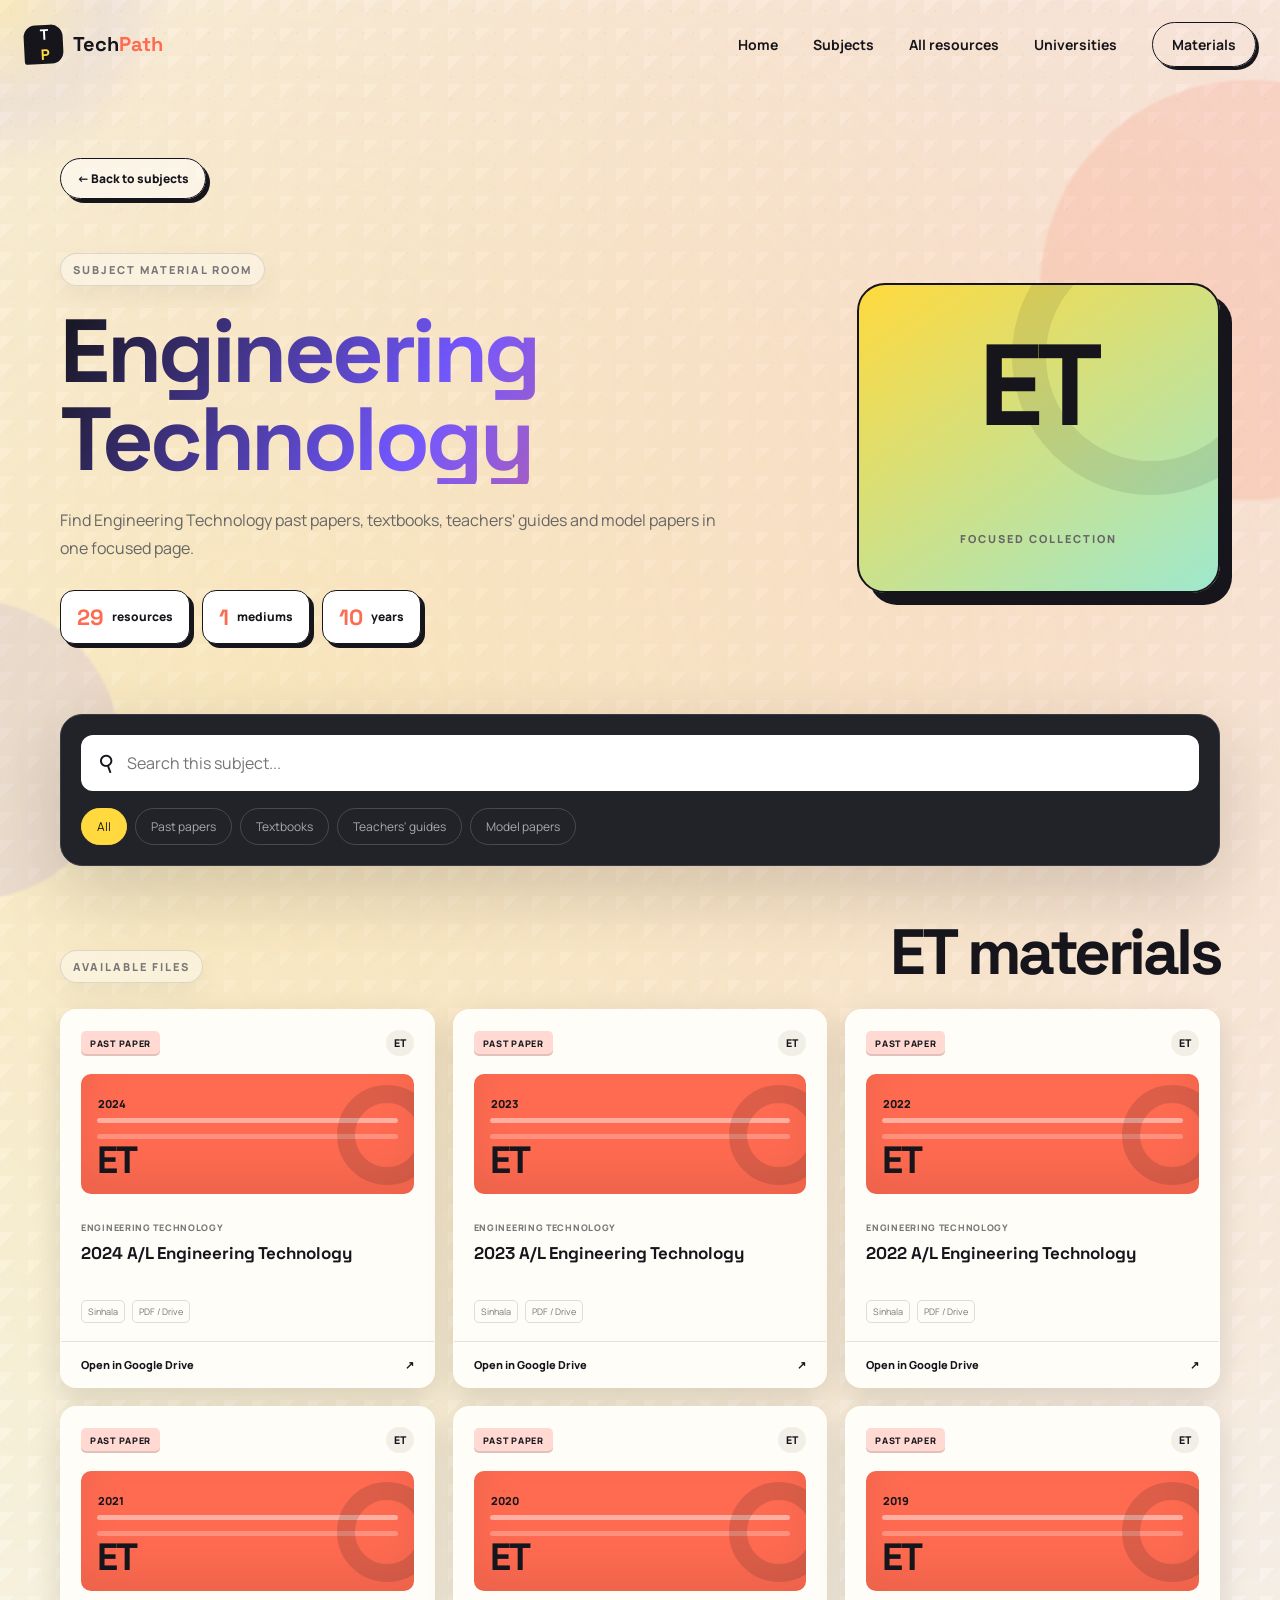
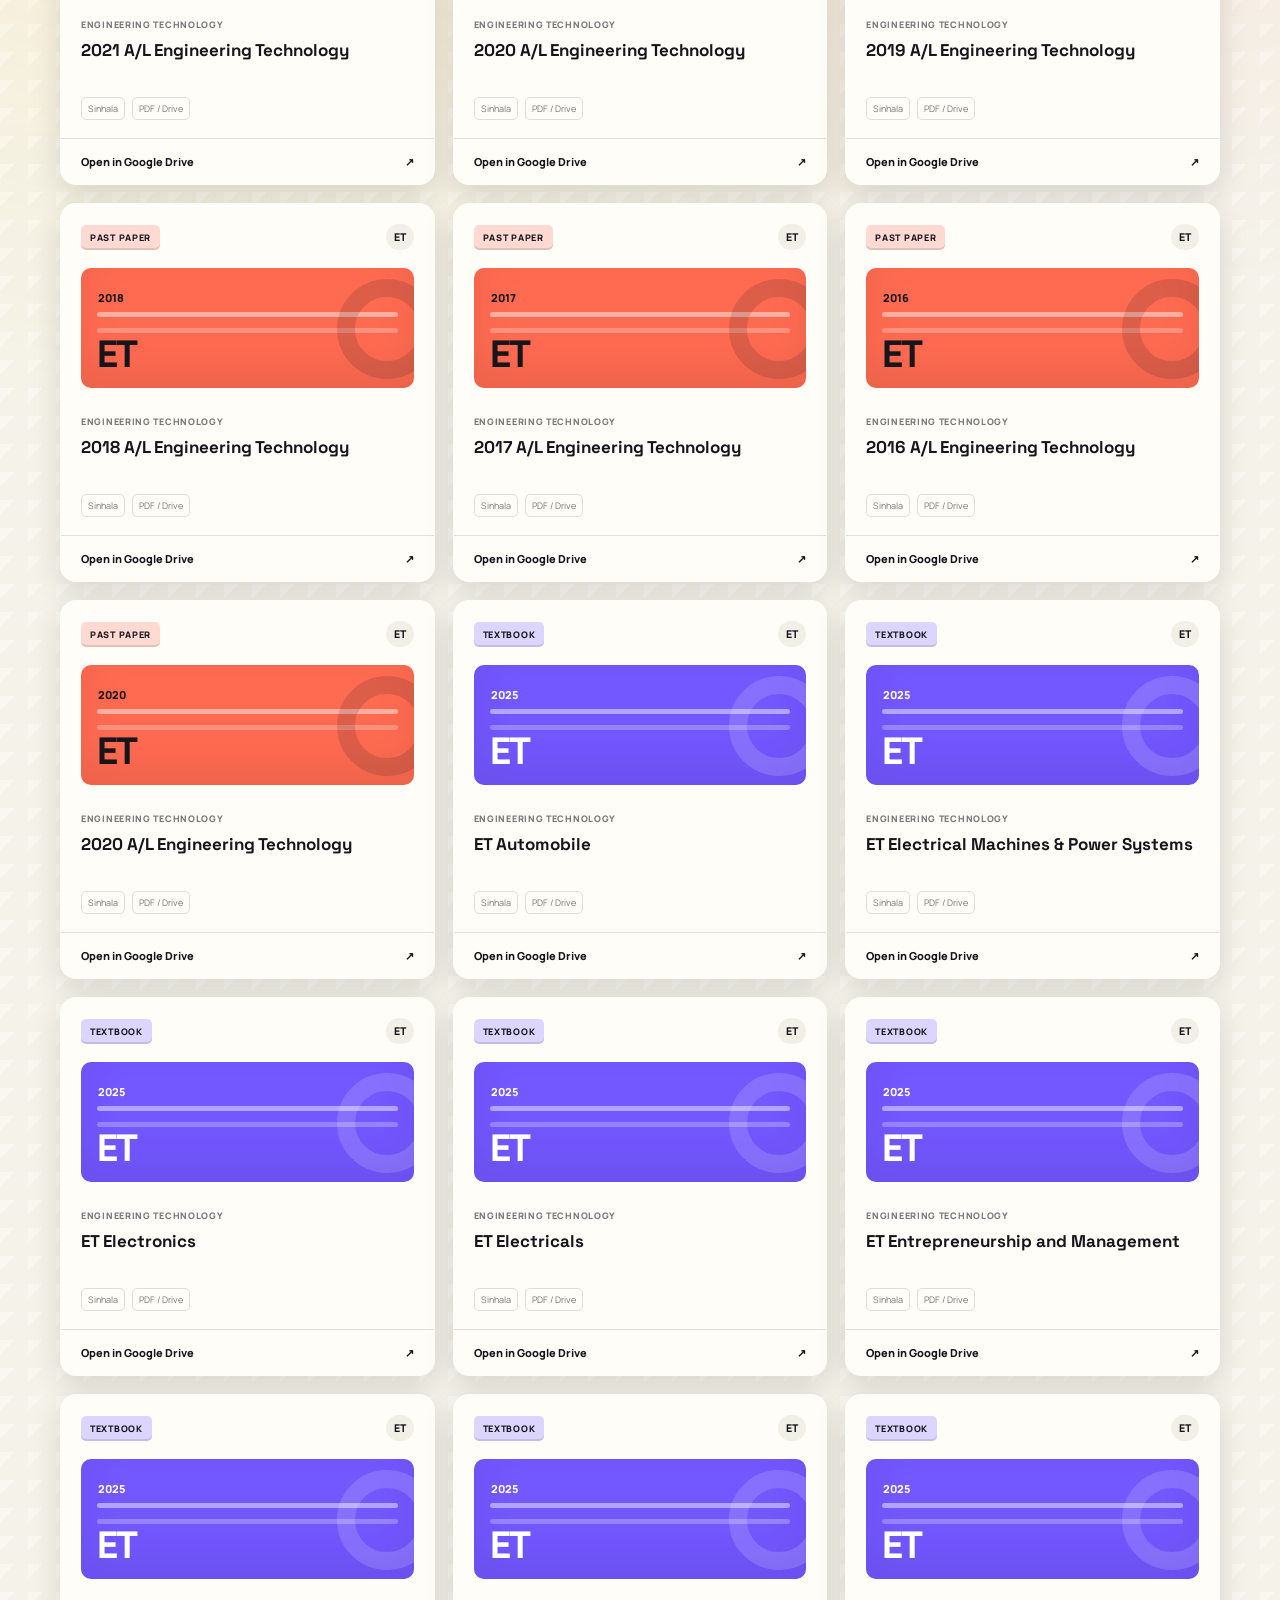
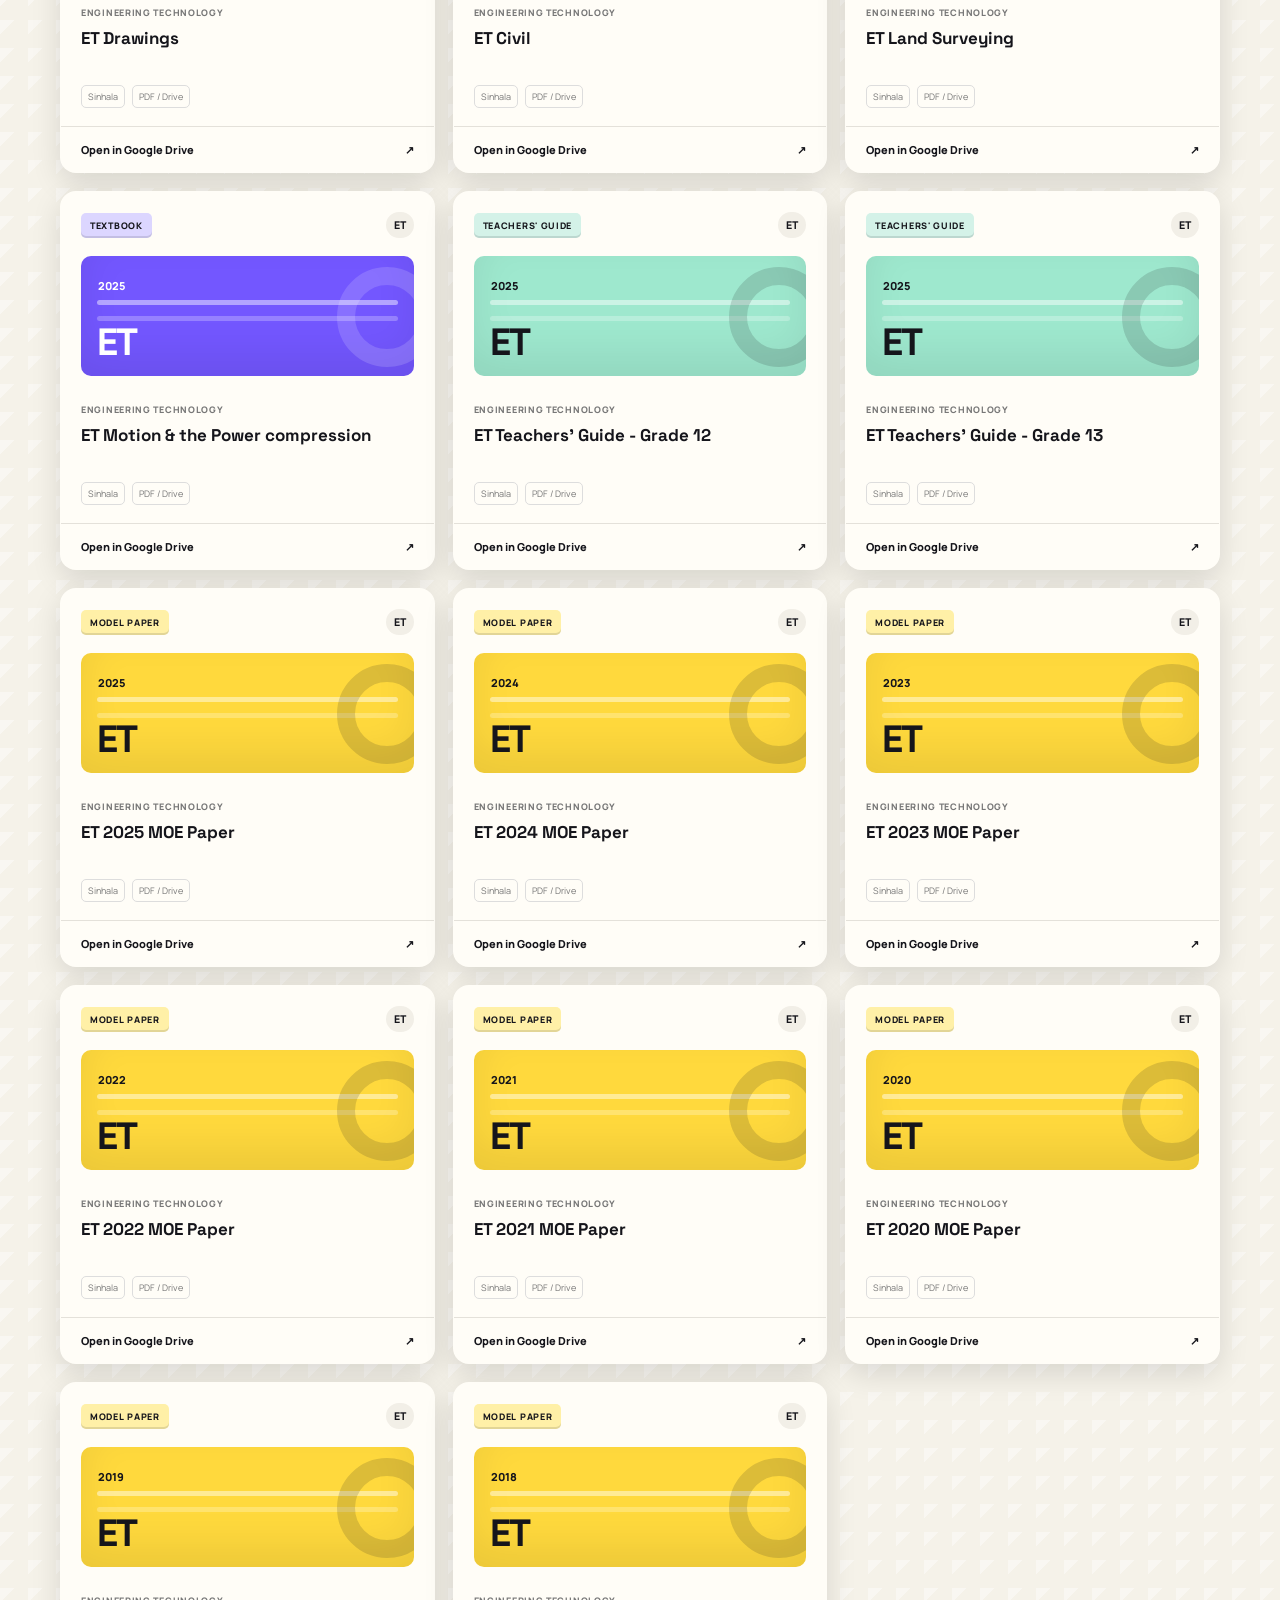
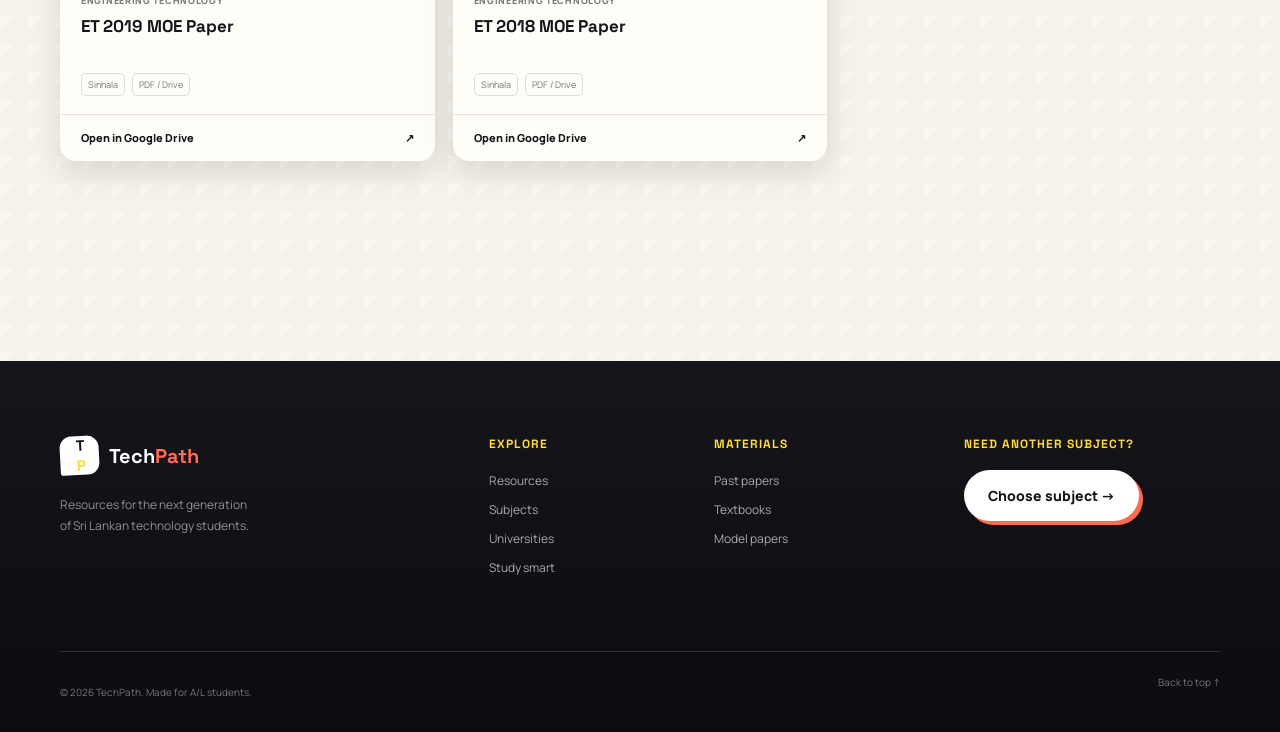
==== subject.html @ bfde5e1c "Add files via upload" ====
<!DOCTYPE html>
<html lang="en">
<head>
  <meta charset="UTF-8">
  <meta name="viewport" content="width=device-width, initial-scale=1.0">
  <meta name="description" content="Subject related A/L Technology study materials.">
  <title>Subject Materials | TechPath</title>
  <link rel="preconnect" href="https://fonts.googleapis.com">
  <link rel="preconnect" href="https://fonts.gstatic.com" crossorigin>
  <link href="https://fonts.googleapis.com/css2?family=Manrope:wght@400;500;600;700;800&family=Space+Grotesk:wght@500;600;700&display=swap" rel="stylesheet">
  <link rel="stylesheet" href="styles.css">
</head>
<body class="subject-page">
  <div class="scroll-progress" aria-hidden="true"></div>
  <div class="cursor-glow" aria-hidden="true"></div>
  <div class="page-glow glow-one"></div>
  <div class="page-glow glow-two"></div>

  <header class="site-header" id="top">
    <a class="brand" href="index.html" aria-label="TechPath home">
      <span class="brand-mark">T<span>P</span></span>
      <span>Tech<span>Path</span></span>
    </a>
    <button class="menu-toggle" type="button" aria-label="Open navigation" aria-expanded="false">
      <span></span><span></span><span></span>
    </button>
    <nav class="main-nav" aria-label="Main navigation">
      <a href="index.html">Home</a>
      <a href="index.html#subjects">Subjects</a>
      <a href="index.html#resources">All resources</a>
      <a href="university.html">Universities</a>
      <a class="nav-cta" href="#materials">Materials</a>
    </nav>
  </header>

  <main>
    <section class="subject-hero section-wrap">
      <a class="back-link" href="index.html#subjects">&#8592; Back to subjects</a>
      <div class="subject-hero-grid">
        <div class="reveal">
          <p class="overline">Subject material room</p>
          <h1 id="subjectTitle">Subject Materials</h1>
          <p id="subjectIntro">All related papers, textbooks, teachers' guides and model papers for this subject.</p>
          <div class="subject-stats">
            <span><b id="subjectCount">0</b> resources</span>
            <span><b id="subjectMediums">0</b> mediums</span>
            <span><b id="subjectYears">0</b> years</span>
          </div>
        </div>
        <div class="subject-badge reveal">
          <span id="subjectCodeLarge">TP</span>
          <p>Focused collection</p>
        </div>
      </div>
    </section>

    <section class="subject-materials section-wrap" id="materials">
      <div class="subject-controls reveal">
        <label class="search-box">
          <span aria-hidden="true">&#9906;</span>
          <input id="subjectSearch" type="search" placeholder="Search this subject..." aria-label="Search subject materials">
        </label>
        <div class="filter-row" id="subjectTypeFilters">
          <button class="filter active" data-type="All">All</button>
          <button class="filter" data-type="Past Paper">Past papers</button>
          <button class="filter" data-type="Textbook">Textbooks</button>
          <button class="filter" data-type="Teachers' Guide">Teachers' guides</button>
          <button class="filter" data-type="Model Paper">Model papers</button>
        </div>
      </div>

      <div class="subject-section-title reveal">
        <p class="overline">Available files</p>
        <h2 id="materialsHeading">Materials</h2>
      </div>
      <div class="resource-grid" id="subjectResourceGrid"></div>
      <div class="empty-state" id="subjectEmptyState" hidden>
        <span>&#9906;</span>
        <h3>No material found</h3>
        <p>Try another resource type or search word.</p>
      </div>
    </section>
  </main>

  <footer>
    <div class="footer-top section-wrap">
      <div><a class="brand footer-brand" href="index.html"><span class="brand-mark">T<span>P</span></span><span>Tech<span>Path</span></span></a><p>Resources for the next generation<br>of Sri Lankan technology students.</p></div>
      <div class="footer-links"><h4>Explore</h4><a href="index.html#resources">Resources</a><a href="index.html#subjects">Subjects</a><a href="university.html">Universities</a><a href="index.html#study">Study smart</a></div>
      <div class="footer-links"><h4>Materials</h4><a href="#materials" data-subject-type="Past Paper">Past papers</a><a href="#materials" data-subject-type="Textbook">Textbooks</a><a href="#materials" data-subject-type="Model Paper">Model papers</a></div>
      <div class="footer-cta"><p>Need another subject?</p><a class="button primary" href="index.html#subjects">Choose subject &#8594;</a></div>
    </div>
    <div class="footer-bottom section-wrap">
      <p>&copy; <span id="year"></span> TechPath. Made for A/L students.</p>
      <a href="#top">Back to top &#8593;</a>
    </div>
  </footer>

  <script src="resources.js"></script>
  <script src="subject.js"></script>
</body>
</html>
---- styles.css ----
:root {
  --ink: #15151b;
  --cream: #f5f2e9;
  --paper: #fffdf7;
  --coral: #ff6b51;
  --purple: #7357ff;
  --yellow: #ffd93d;
  --mint: #9ee8ce;
  --line: rgba(21, 21, 27, 0.14);
  --shadow: 0 18px 55px rgba(26, 24, 48, 0.12);
}
.scroll-progress {
  position: fixed;
  z-index: 100;
  left: 0;
  top: 0;
  width: 100%;
  height: 4px;
  background: linear-gradient(
    90deg,
    var(--coral),
    var(--yellow),
    var(--purple)
  );
  transform: scaleX(0);
  transform-origin: left;
  will-change: transform;
}
.cursor-glow {
  position: fixed;
  z-index: 0;
  left: -170px;
  top: -170px;
  width: 340px;
  height: 340px;
  border-radius: 50%;
  background: radial-gradient(
    circle,
    rgba(255, 217, 61, 0.18),
    rgba(115, 87, 255, 0.06) 45%,
    transparent 70%
  );
  pointer-events: none;
  will-change: transform;
}
.site-header,
.hero,
main,
footer {
  position: relative;
  z-index: 1;
}
* {
  box-sizing: border-box;
}
html {
  scroll-behavior: smooth;
}
body {
  margin: 0;
  color: var(--ink);
  background: var(--cream);
  font-family: Manrope, Arial, sans-serif;
  overflow-x: hidden;
}
button,
input,
select {
  font: inherit;
}
a {
  color: inherit;
  text-decoration: none;
}
.section-wrap {
  width: min(1160px, calc(100% - 48px));
  margin-inline: auto;
}
.page-glow {
  position: absolute;
  border-radius: 50%;
  filter: blur(1px);
  pointer-events: none;
}
.glow-one {
  width: 420px;
  height: 420px;
  right: -180px;
  top: 80px;
  background: rgba(255, 107, 81, 0.14);
}
.glow-two {
  width: 300px;
  height: 300px;
  left: -180px;
  top: 600px;
  background: rgba(115, 87, 255, 0.1);
}
.site-header {
  width: min(1240px, calc(100% - 48px));
  height: 88px;
  margin: auto;
  display: flex;
  align-items: center;
  justify-content: space-between;
  position: relative;
  z-index: 20;
}
.brand {
  display: flex;
  align-items: center;
  gap: 10px;
  font-family: "Space Grotesk";
  font-size: 20px;
  font-weight: 700;
}
.brand > span:last-child > span {
  color: var(--coral);
}
.brand-mark {
  width: 39px;
  height: 39px;
  border-radius: 12px 12px 12px 3px;
  background: var(--ink);
  color: white;
  display: grid;
  place-items: center;
  font-size: 15px;
  letter-spacing: -2px;
  transform: rotate(-3deg);
}
.brand-mark span {
  color: var(--yellow);
}
.main-nav {
  display: flex;
  align-items: center;
  gap: 35px;
  font-size: 14px;
  font-weight: 700;
}
.main-nav > a:not(.nav-cta) {
  position: relative;
}
.main-nav > a:not(.nav-cta):after {
  content: "";
  position: absolute;
  left: 0;
  bottom: -7px;
  width: 0;
  height: 2px;
  background: var(--coral);
  transition: 0.25s;
}
.main-nav > a:hover:after {
  width: 100%;
}
.nav-cta {
  padding: 12px 19px;
  border: 1.5px solid var(--ink);
  border-radius: 100px;
  box-shadow: 3px 3px 0 var(--ink);
  transition: 0.2s;
}
.nav-cta:hover {
  transform: translate(2px, 2px);
  box-shadow: 1px 1px 0 var(--ink);
}
.menu-toggle {
  display: none;
  border: 0;
  background: none;
  padding: 8px;
}
.menu-toggle span {
  display: block;
  width: 25px;
  height: 2px;
  background: var(--ink);
  margin: 5px;
}
.hero {
  min-height: 650px;
  display: grid;
  grid-template-columns: 1.02fr 0.98fr;
  align-items: center;
  padding-block: 55px 90px;
  position: relative;
}
.eyebrow,
.overline {
  text-transform: uppercase;
  letter-spacing: 2px;
  font-size: 11px;
  font-weight: 800;
}
.eyebrow {
  display: flex;
  align-items: center;
  gap: 10px;
}
.eyebrow span {
  width: 28px;
  height: 8px;
  background: var(--coral);
  border-radius: 20px;
  transform: rotate(-4deg);
}
h1,
h2 {
  font-family: "Space Grotesk";
  letter-spacing: -3.5px;
  line-height: 0.98;
  margin: 22px 0;
}
h1 {
  font-size: clamp(56px, 6.5vw, 88px);
}
h1 em,
h2 em {
  font-style: normal;
  color: var(--coral);
  position: relative;
}
h1 em:after {
  content: "";
  position: absolute;
  height: 7px;
  background: var(--yellow);
  bottom: 1px;
  left: 3px;
  right: 0;
  z-index: -1;
  transform: rotate(-2deg);
  border-radius: 50%;
}
.hero-copy > p {
  font-size: 17px;
  line-height: 1.75;
  max-width: 550px;
  color: #5e5d64;
}
.hero-actions {
  display: flex;
  gap: 13px;
  margin-top: 30px;
}
.button {
  display: inline-flex;
  align-items: center;
  justify-content: center;
  gap: 14px;
  border-radius: 100px;
  padding: 16px 24px;
  font-size: 14px;
  font-weight: 800;
  transition: 0.2s;
}
.button.primary {
  background: var(--ink);
  color: white;
  box-shadow: 5px 5px 0 var(--coral);
}
.button.primary:hover {
  transform: translate(3px, 3px);
  box-shadow: 2px 2px 0 var(--coral);
}
.button.secondary {
  border: 1.5px solid var(--ink);
}
.button.secondary:hover {
  background: white;
}
.hero-proof {
  display: flex;
  align-items: center;
  gap: 14px;
  margin-top: 42px;
}
.student-faces {
  display: flex;
}
.student-faces span {
  width: 40px;
  height: 40px;
  margin-left: -8px;
  border: 3px solid var(--cream);
  border-radius: 50%;
  display: grid;
  place-items: center;
  font-size: 8px;
  font-weight: 800;
}
.student-faces span:first-child {
  margin-left: 0;
  background: var(--coral);
}
.student-faces span:nth-child(2) {
  background: var(--purple);
  color: white;
}
.student-faces span:nth-child(3) {
  background: var(--yellow);
}
.hero-proof p {
  font-size: 12px;
  line-height: 1.45;
  color: #666;
  margin: 0;
}
.hero-proof strong {
  color: var(--ink);
}
.hero-visual {
  height: 530px;
  position: relative;
  display: grid;
  place-items: center;
}
.hero-visual:before {
  content: "";
  position: absolute;
  width: 410px;
  height: 410px;
  background: var(--yellow);
  border-radius: 50%;
  transform: translate(30px, 5px);
}
.main-card {
  position: relative;
  width: 330px;
  height: 430px;
  border: 2px solid var(--ink);
  border-radius: 22px;
  background: var(--paper);
  padding: 27px;
  transform: rotate(5deg);
  box-shadow: 12px 14px 0 var(--ink);
  z-index: 2;
  overflow: hidden;
}
.main-card:after {
  content: "";
  position: absolute;
  width: 160px;
  height: 160px;
  border: 27px solid var(--purple);
  border-radius: 50%;
  right: -75px;
  bottom: -60px;
}
.mini-nav {
  display: flex;
  align-items: center;
  gap: 12px;
}
.mini-nav span:not(.mini-logo) {
  height: 3px;
  width: 34px;
  background: #ddd;
}
.mini-logo {
  width: 32px;
  height: 32px;
  background: var(--ink);
  color: white;
  display: grid;
  place-items: center;
  border-radius: 9px;
  font-size: 9px;
  font-weight: 800;
}
.mini-label {
  font-size: 8px;
  letter-spacing: 2px;
  font-weight: 800;
  margin-top: 60px;
}
.main-card h3 {
  font: 700 48px/1 "Space Grotesk";
  letter-spacing: -3px;
  margin: 10px 0 25px;
}
.main-card h3 span {
  color: var(--purple);
}
.mini-search {
  border: 1.5px solid var(--ink);
  border-radius: 50px;
  padding: 12px 14px;
  font-size: 9px;
  display: flex;
  justify-content: space-between;
}
.mini-search b {
  width: 20px;
  height: 20px;
  background: var(--coral);
  display: grid;
  place-items: center;
  border-radius: 50%;
  margin: -5px;
}
.mini-grid {
  display: grid;
  grid-template-columns: repeat(3, 1fr);
  gap: 7px;
  margin-top: 20px;
}
.mini-grid i {
  height: 58px;
  border-radius: 8px;
  background: var(--coral);
}
.mini-grid i:nth-child(2) {
  background: var(--purple);
}
.mini-grid i:nth-child(3) {
  background: var(--yellow);
}
.floating-chip {
  position: absolute;
  z-index: 4;
  background: white;
  border: 1.5px solid var(--ink);
  padding: 13px 18px;
  box-shadow: 5px 5px 0 var(--ink);
  display: flex;
  flex-direction: column;
  transform: rotate(-5deg);
}
.floating-chip b {
  font: 700 16px "Space Grotesk";
}
.floating-chip span {
  font-size: 9px;
  text-transform: uppercase;
  letter-spacing: 1px;
  margin-top: 3px;
}
.chip-one {
  left: 12px;
  top: 105px;
}
.chip-two {
  right: -8px;
  bottom: 85px;
  transform: rotate(7deg);
  background: var(--mint);
}
.floating-icon {
  position: absolute;
  z-index: 4;
  right: 34px;
  top: 65px;
  width: 57px;
  height: 57px;
  background: var(--coral);
  border: 2px solid var(--ink);
  border-radius: 50%;
  display: grid;
  place-items: center;
  font-size: 25px;
  transform: rotate(10deg);
  box-shadow: 4px 4px 0 var(--ink);
}
.orbit {
  position: absolute;
  border: 2px dashed rgba(21, 21, 27, 0.25);
  border-radius: 50%;
}
.orbit-one {
  width: 520px;
  height: 250px;
  transform: rotate(-20deg);
}
.orbit-two {
  width: 300px;
  height: 515px;
  transform: rotate(55deg);
}
.ticker {
  background: var(--ink);
  color: white;
  overflow: hidden;
  transform: rotate(-1deg);
  width: 102%;
  margin-left: -1%;
  padding: 15px 0;
}
.ticker-track {
  width: max-content;
  display: flex;
  gap: 28px;
  align-items: center;
  animation: ticker 28s linear infinite;
  font: 700 14px "Space Grotesk";
  letter-spacing: 2px;
}
.ticker b {
  color: var(--yellow);
  font-size: 21px;
}
@keyframes ticker {
  to {
    transform: translateX(-50%);
  }
}
.subjects {
  padding-block: 130px;
}
.section-heading {
  display: grid;
  grid-template-columns: 0.65fr 1.35fr 0.7fr;
  gap: 35px;
  align-items: end;
  margin-bottom: 55px;
}
.section-number {
  display: inline-grid;
  place-items: center;
  width: 42px;
  height: 42px;
  background: var(--yellow);
  border: 1.5px solid var(--ink);
  border-radius: 50%;
  font: 700 12px "Space Grotesk";
  box-shadow: 3px 3px 0 var(--ink);
}
.overline {
  margin: 20px 0 0;
  color: #777;
}
.section-heading h2,
.resource-heading h2,
.study h2 {
  font-size: clamp(43px, 5vw, 67px);
  margin: 0;
}
.section-heading > p {
  font-size: 13px;
  line-height: 1.7;
  color: #666;
  margin: 0;
}
.subject-grid {
  display: grid;
  grid-template-columns: repeat(3, 1fr);
  gap: 20px;
}
.subject-card {
  border: 1.5px solid var(--ink);
  min-height: 310px;
  padding: 28px;
  text-align: left;
  color: var(--ink);
  position: relative;
  overflow: hidden;
  cursor: pointer;
  box-shadow: 7px 7px 0 var(--ink);
  transition: 0.25s;
}
.subject-card:hover {
  transform: translateY(-8px) rotate(-1deg);
  box-shadow: 10px 15px 0 var(--ink);
}
.subject-card.coral {
  background: var(--coral);
}
.subject-card.violet {
  background: var(--purple);
  color: white;
}
.subject-card.yellow {
  background: var(--yellow);
}
.subject-icon {
  display: grid;
  place-items: center;
  width: 64px;
  height: 64px;
  border: 1.5px solid currentColor;
  border-radius: 50%;
  font: 700 21px "Space Grotesk";
}
.subject-card small {
  position: absolute;
  top: 35px;
  right: 30px;
  font-weight: 800;
  letter-spacing: 2px;
}
.subject-card h3 {
  font: 700 30px/1.05 "Space Grotesk";
  letter-spacing: -1.5px;
  position: absolute;
  bottom: 28px;
  margin: 0;
}
.card-arrow {
  position: absolute;
  right: 24px;
  bottom: 24px;
  font-size: 25px;
}
.subject-card.mint {
  background: var(--mint);
}
.subject-card.sky {
  background: #75c9f1;
}
.subject-card.pink {
  background: #ff5c8a;
  color: white;
}
.subject-card:before {
  content: "";
  position: absolute;
  width: 155px;
  height: 155px;
  right: -75px;
  top: -75px;
  border: 24px solid currentColor;
  border-radius: 50%;
  opacity: 0.1;
  transition: transform 0.55s cubic-bezier(0.2, 0.8, 0.2, 1);
}
.subject-card:after {
  content: "";
  position: absolute;
  inset: 0;
  background: linear-gradient(
    115deg,
    transparent 25%,
    rgba(255, 255, 255, 0.3) 48%,
    transparent 70%
  );
  transform: translateX(-130%);
  transition: transform 0.7s;
}
.subject-card:hover:before {
  transform: scale(1.25) rotate(25deg);
}
.subject-card:hover:after {
  transform: translateX(130%);
}
.subject-icon,
.card-arrow {
  position: relative;
  z-index: 1;
  transition: transform 0.35s;
}
.subject-card:hover .subject-icon {
  transform: rotate(10deg) scale(1.08);
}
.subject-card:hover .card-arrow {
  transform: translate(4px, -4px);
}
.resource-section {
  background: var(--ink);
  color: white;
  padding: 115px 0 130px;
}
.resource-heading {
  display: grid;
  grid-template-columns: 0.65fr 2.05fr;
  margin-bottom: 50px;
}
.section-number.light {
  background: white;
  color: var(--ink);
  box-shadow: 3px 3px 0 var(--coral);
}
.resource-toolbar {
  background: #222229;
  border: 1px solid #393940;
  padding: 20px;
  border-radius: 18px;
}
.search-box {
  display: flex;
  align-items: center;
  gap: 12px;
  background: white;
  color: var(--ink);
  border-radius: 12px;
  padding: 0 18px;
  margin-bottom: 17px;
}
.search-box span {
  font-size: 22px;
  transform: rotate(-20deg);
}
.search-box input {
  width: 100%;
  border: 0;
  outline: 0;
  padding: 17px 0;
  background: transparent;
}
.filter-row {
  display: flex;
  gap: 8px;
  flex-wrap: wrap;
}
.filter {
  background: transparent;
  color: #aaa;
  border: 1px solid #494950;
  border-radius: 100px;
  padding: 9px 15px;
  font-size: 12px;
  cursor: pointer;
}
.filter.active,
.filter:hover {
  background: var(--yellow);
  border-color: var(--yellow);
  color: var(--ink);
}
.select-row {
  display: flex;
  gap: 8px;
  margin-top: 12px;
}
.select-row select {
  background: #2e2e36;
  color: white;
  border: 1px solid #494950;
  padding: 10px 32px 10px 12px;
  border-radius: 8px;
  font-size: 12px;
  outline: none;
}
.results-meta {
  display: flex;
  justify-content: space-between;
  align-items: center;
  margin: 28px 0 17px;
  font-size: 12px;
  color: #aaa;
}
.results-meta p {
  margin: 0;
}
.results-meta span {
  color: white;
  font-weight: 800;
}
.results-meta button {
  color: var(--yellow);
  border: 0;
  background: none;
  cursor: pointer;
  font-size: 12px;
}
.resource-grid {
  display: grid;
  grid-template-columns: repeat(3, 1fr);
  gap: 18px;
}
.resource-card {
  background: var(--paper);
  color: var(--ink);
  border-radius: 16px;
  overflow: hidden;
  padding: 20px;
  animation: cardIn 0.4s both;
  animation-delay: var(--delay);
  display: flex;
  flex-direction: column;
}
@keyframes cardIn {
  from {
    opacity: 0;
    transform: translateY(15px);
  }
}
.resource-card-top {
  display: flex;
  justify-content: space-between;
  align-items: center;
}
.resource-type {
  padding: 6px 9px;
  border-radius: 5px;
  font-size: 9px;
  font-weight: 800;
  text-transform: uppercase;
  letter-spacing: 0.7px;
}
.resource-type.paper {
  background: #ffd9d2;
}
.resource-type.book {
  background: #dcd6ff;
}
.resource-type.guide {
  background: #d4f2e8;
}
.resource-type.model {
  background: #fff0a7;
}
.resource-type.degree {
  background: #f8cbf5;
}
.subject-code {
  font: 700 11px "Space Grotesk";
  color: #777;
}
.file-art {
  height: 120px;
  margin: 18px 0;
  border-radius: 10px;
  position: relative;
  overflow: hidden;
  padding: 17px;
}
.file-art.paper {
  background: var(--coral);
}
.file-art.book {
  background: var(--purple);
  color: white;
}
.file-art.guide {
  background: var(--mint);
}
.file-art.model {
  background: var(--yellow);
}
.file-art.degree {
  background: #d05ce3;
  color: white;
}
.file-art span {
  font-size: 11px;
  font-weight: 800;
}
.file-art b {
  position: absolute;
  bottom: 10px;
  left: 16px;
  font: 700 38px "Space Grotesk";
  letter-spacing: -2px;
}
.file-art i {
  position: absolute;
  width: 100px;
  height: 100px;
  border: 18px solid currentColor;
  opacity: 0.15;
  border-radius: 50%;
  right: -23px;
  top: 11px;
}
.resource-body > p {
  font-size: 9px;
  text-transform: uppercase;
  letter-spacing: 0.7px;
  color: #777;
  font-weight: 800;
}
.resource-body h3 {
  font: 700 17px/1.25 "Space Grotesk";
  min-height: 43px;
  margin: 7px 0 14px;
}
.resource-meta {
  display: flex;
  gap: 7px;
}
.resource-meta span {
  font-size: 9px;
  border: 1px solid #ddd;
  border-radius: 5px;
  padding: 4px 6px;
  color: #777;
}
.drive-link {
  border-top: 1px solid #e4e1da;
  margin: 18px -20px -20px;
  padding: 15px 20px;
  display: flex;
  justify-content: space-between;
  font-size: 11px;
  font-weight: 800;
  transition: 0.2s;
}
.drive-link:hover {
  background: var(--yellow);
}
.empty-state {
  text-align: center;
  padding: 70px 20px;
}
.empty-state span {
  font-size: 40px;
}
.empty-state h3 {
  font: 700 24px "Space Grotesk";
}
.empty-state p {
  color: #999;
}
.study {
  padding-block: 130px;
}
.study-panel {
  background: white;
  border: 1.5px solid var(--ink);
  box-shadow: 10px 10px 0 var(--ink);
  display: grid;
  grid-template-columns: 1fr 1fr;
  padding: 60px;
  gap: 80px;
}
.study-copy .overline {
  margin-bottom: 20px;
}
.study-copy > p:last-child {
  color: #6c6b71;
  line-height: 1.7;
  font-size: 14px;
}
.steps article {
  display: grid;
  grid-template-columns: 55px 1fr;
  gap: 20px;
  padding: 22px 0;
  border-bottom: 1px solid var(--line);
}
.steps article:last-child {
  border: 0;
}
.steps article > span {
  width: 50px;
  height: 50px;
  border-radius: 50%;
  background: var(--cream);
  display: grid;
  place-items: center;
  font: 700 11px "Space Grotesk";
}
.steps article:nth-child(2) > span {
  background: var(--purple);
  color: white;
}
.steps article:nth-child(3) > span {
  background: var(--coral);
}
.steps h3 {
  font: 700 20px "Space Grotesk";
  margin: 0 0 7px;
}
.steps p {
  font-size: 12px;
  line-height: 1.6;
  color: #777;
  margin: 0;
}
.quote-band {
  background: var(--yellow);
  padding: 42px 20px;
  text-align: center;
  border-block: 1.5px solid var(--ink);
}
.quote-band p {
  font: 700 clamp(30px, 5vw, 64px) "Space Grotesk";
  letter-spacing: -3px;
  margin: 0;
}
.quote-band em {
  color: var(--purple);
  font-style: normal;
}
footer {
  background: var(--ink);
  color: white;
}
.footer-top {
  display: grid;
  grid-template-columns: 1.5fr 0.7fr 0.8fr 1fr;
  gap: 45px;
  padding-block: 75px;
}
.footer-brand {
  margin-bottom: 20px;
}
.footer-brand .brand-mark {
  background: white;
  color: var(--ink);
}
.footer-top > div:first-child p {
  font-size: 12px;
  color: #8f8f98;
  line-height: 1.7;
}
.footer-links {
  display: flex;
  flex-direction: column;
  gap: 12px;
}
.footer-links h4,
.footer-cta p {
  font: 700 12px "Space Grotesk";
  text-transform: uppercase;
  letter-spacing: 1px;
  color: var(--yellow);
  margin: 0 0 8px;
}
.footer-links a {
  font-size: 12px;
  color: #aaa;
}
.footer-links a:hover {
  color: white;
}
.footer-cta .button {
  margin-top: 10px;
  background: white;
  color: var(--ink);
  box-shadow: 4px 4px 0 var(--coral);
}
.footer-bottom {
  border-top: 1px solid #303038;
  padding-block: 23px;
  display: flex;
  justify-content: space-between;
  color: #777;
  font-size: 10px;
}
.reveal {
  opacity: 0;
  transform: translateY(22px);
  transition: opacity 0.7s, transform 0.7s;
}
.reveal.visible {
  opacity: 1;
  transform: none;
}
.subject-card:nth-child(2) {
  transition-delay: 0.1s;
}
.subject-card:nth-child(3) {
  transition-delay: 0.2s;
}
.subject-card:nth-child(4) {
  transition-delay: 0.1s;
}
.subject-card:nth-child(5) {
  transition-delay: 0.2s;
}

/* Motion and interactive polish */
body.scrolled .site-header {
  background: rgba(245, 242, 233, 0.82);
  backdrop-filter: blur(15px);
  -webkit-backdrop-filter: blur(15px);
  border-bottom: 1px solid rgba(21, 21, 27, 0.08);
}
.site-header {
  position: sticky;
  top: 0;
  transition: background 0.3s, border-color 0.3s;
}
.brand-mark {
  animation: brandBob 4s ease-in-out infinite;
}
.hero-visual:before {
  animation: blobPulse 6s ease-in-out infinite;
}
.main-card {
  animation: cardFloat 5s ease-in-out infinite;
}
.chip-one {
  animation: chipFloatOne 4.2s ease-in-out infinite;
}
.chip-two {
  animation: chipFloatTwo 4.8s ease-in-out infinite;
}
.floating-icon {
  animation: iconBounce 3.6s ease-in-out infinite;
}
.orbit-one {
  animation: orbitSpin 22s linear infinite;
}
.orbit-two {
  animation: orbitSpinReverse 28s linear infinite;
}
.mini-grid i {
  animation: miniPulse 2.4s ease-in-out infinite;
}
.mini-grid i:nth-child(2) {
  animation-delay: 0.25s;
}
.mini-grid i:nth-child(3) {
  animation-delay: 0.5s;
}
.resource-toolbar {
  position: relative;
  overflow: hidden;
  box-shadow: 0 24px 70px rgba(0, 0, 0, 0.25);
}
.resource-toolbar:before {
  content: "";
  position: absolute;
  inset: -2px;
  background: linear-gradient(
    100deg,
    transparent 25%,
    rgba(115, 87, 255, 0.16),
    rgba(255, 217, 61, 0.12),
    transparent 75%
  );
  transform: translateX(-100%);
  animation: toolbarShine 8s ease-in-out infinite;
  pointer-events: none;
}
.resource-toolbar > * {
  position: relative;
}
.resource-card {
  border: 1px solid transparent;
  box-shadow: 0 10px 30px rgba(0, 0, 0, 0.12);
  transition: transform 0.35s cubic-bezier(0.2, 0.8, 0.2, 1), box-shadow 0.35s,
    border-color 0.35s;
}
.resource-card:hover {
  transform: translateY(-9px);
  box-shadow: 0 22px 45px rgba(0, 0, 0, 0.28);
  border-color: var(--yellow);
}
.resource-card:hover .file-art i {
  transform: scale(1.35) rotate(25deg);
}
.resource-card:hover .file-art b {
  transform: translateX(5px);
}
.file-art i,
.file-art b {
  transition: transform 0.4s cubic-bezier(0.2, 0.8, 0.2, 1);
}
.drive-link span {
  transition: transform 0.25s;
}
.drive-link:hover span {
  transform: translate(4px, -4px);
}
.steps article {
  transition: transform 0.3s, background 0.3s, padding 0.3s;
}
.steps article:hover {
  transform: translateX(8px);
  background: linear-gradient(90deg, rgba(255, 217, 61, 0.12), transparent);
  padding-inline: 12px;
}
.steps article > span {
  transition: transform 0.3s, box-shadow 0.3s;
}
.steps article:hover > span {
  transform: rotate(-8deg) scale(1.08);
  box-shadow: 3px 3px 0 var(--ink);
}
.quote-band {
  overflow: hidden;
}
.quote-band p {
  animation: quoteBreath 5s ease-in-out infinite;
}
@keyframes brandBob {
  0%,
  100% {
    transform: rotate(-3deg);
  }
  50% {
    transform: translateY(-3px) rotate(3deg);
  }
}
@keyframes blobPulse {
  0%,
  100% {
    border-radius: 50%;
    transform: translate(30px, 5px) scale(1);
  }
  50% {
    border-radius: 43% 57% 55% 45%;
    transform: translate(30px, 5px) scale(1.06);
  }
}
@keyframes cardFloat {
  0%,
  100% {
    transform: translateY(0) rotate(5deg);
  }
  50% {
    transform: translateY(-12px) rotate(3deg);
  }
}
@keyframes chipFloatOne {
  0%,
  100% {
    transform: translateY(0) rotate(-5deg);
  }
  50% {
    transform: translateY(-10px) rotate(-2deg);
  }
}
@keyframes chipFloatTwo {
  0%,
  100% {
    transform: translateY(0) rotate(7deg);
  }
  50% {
    transform: translateY(9px) rotate(4deg);
  }
}
@keyframes iconBounce {
  0%,
  100% {
    transform: translateY(0) rotate(10deg);
  }
  50% {
    transform: translateY(-12px) rotate(-8deg);
  }
}
@keyframes orbitSpin {
  to {
    transform: rotate(340deg);
  }
}
@keyframes orbitSpinReverse {
  to {
    transform: rotate(-305deg);
  }
}
@keyframes miniPulse {
  0%,
  100% {
    transform: scaleY(1);
  }
  50% {
    transform: scaleY(0.82);
  }
}
@keyframes toolbarShine {
  0%,
  65%,
  100% {
    transform: translateX(-100%);
  }
  82% {
    transform: translateX(100%);
  }
}
@keyframes quoteBreath {
  0%,
  100% {
    transform: scale(1);
  }
  50% {
    transform: scale(1.025);
  }
}

@media (hover: hover) and (pointer: fine) {
  .subject-card:hover {
    transform: perspective(700px) rotateX(var(--tilt-x, 0deg))
      rotateY(var(--tilt-y, 0deg)) translateY(-8px);
    box-shadow: 10px 15px 0 var(--ink);
  }
}
@media (max-width: 900px) {
  .hero {
    grid-template-columns: 1fr;
    padding-top: 45px;
  }
  .hero-copy {
    text-align: center;
  }
  .eyebrow,
  .hero-actions,
  .hero-proof {
    justify-content: center;
  }
  .hero-copy > p {
    margin-inline: auto;
  }
  .hero-visual {
    margin-top: 25px;
  }
  .section-heading {
    grid-template-columns: 1fr 2fr;
  }
  .section-heading > p {
    grid-column: 2;
  }
  .resource-grid {
    grid-template-columns: repeat(2, 1fr);
  }
  .study-panel {
    gap: 35px;
    padding: 45px 35px;
  }
  .footer-top {
    grid-template-columns: 1.3fr 1fr 1fr;
  }
  .footer-cta {
    grid-column: 1/-1;
  }
  .subject-card h3 {
    font-size: 25px;
  }
}
@media (max-width: 680px) {
  .section-wrap,
  .site-header {
    width: min(100% - 30px, 1160px);
  }
  .site-header {
    height: 72px;
  }
  .brand {
    font-size: 18px;
  }
  .brand-mark {
    width: 36px;
    height: 36px;
  }
  .menu-toggle {
    display: block;
    z-index: 2;
    min-width: 44px;
    min-height: 44px;
  }
  .menu-toggle.open span:first-child {
    transform: translateY(7px) rotate(45deg);
  }
  .menu-toggle.open span:nth-child(2) {
    opacity: 0;
  }
  .menu-toggle.open span:last-child {
    transform: translateY(-7px) rotate(-45deg);
  }
  .menu-toggle span {
    transition: transform 0.2s, opacity 0.2s;
  }
  .main-nav {
    display: none;
    position: absolute;
    top: 64px;
    left: 0;
    right: 0;
    background: var(--paper);
    border: 1.5px solid var(--ink);
    box-shadow: 5px 5px 0 var(--ink);
    padding: 14px;
    flex-direction: column;
    align-items: stretch;
    gap: 4px;
  }
  .main-nav.open {
    display: flex;
  }
  .main-nav a {
    padding: 13px;
    min-height: 44px;
  }
  .nav-cta {
    text-align: center;
  }
  .hero {
    display: block;
    padding-block: 45px 55px;
    min-height: 0;
  }
  .hero-copy {
    text-align: left;
  }
  .eyebrow,
  .hero-actions,
  .hero-proof {
    justify-content: flex-start;
  }
  .eyebrow {
    line-height: 1.5;
  }
  .hero-copy > p {
    margin-inline: 0;
    font-size: 15px;
    line-height: 1.65;
  }
  h1 {
    font-size: clamp(42px, 13vw, 58px);
    letter-spacing: -2.7px;
    overflow-wrap: anywhere;
  }
  .hero-actions {
    flex-direction: column;
    align-items: stretch;
  }
  .button {
    min-height: 50px;
  }
  .hero-proof {
    margin-top: 32px;
  }
  .hero-visual {
    height: 420px;
    width: 100%;
    margin: 35px 0 0;
    overflow: hidden;
  }
  .hero-visual:before {
    width: 310px;
    height: 310px;
    transform: translate(12px, 15px);
  }
  .main-card {
    width: min(280px, 76vw);
    height: 365px;
    padding: 22px;
    box-shadow: 8px 10px 0 var(--ink);
  }
  .main-card h3 {
    font-size: 40px;
  }
  .mini-label {
    margin-top: 45px;
  }
  .mini-grid i {
    height: 48px;
  }
  .orbit-one {
    width: 390px;
    height: 190px;
  }
  .orbit-two {
    width: 230px;
    height: 390px;
  }
  .floating-chip {
    padding: 10px 12px;
  }
  .floating-chip b {
    font-size: 13px;
  }
  .chip-one {
    left: 2px;
    top: 72px;
  }
  .chip-two {
    right: 4px;
    bottom: 55px;
  }
  .floating-icon {
    right: 12px;
    top: 32px;
    width: 48px;
    height: 48px;
    font-size: 20px;
  }
  .ticker {
    padding: 12px 0;
  }
  .ticker-track {
    font-size: 12px;
    gap: 20px;
  }
  .subjects {
    padding-block: 80px;
  }
  .section-heading,
  .resource-heading {
    display: block;
  }
  .section-heading h2,
  .resource-heading h2 {
    margin-top: 28px;
  }
  .section-heading h2,
  .resource-heading h2,
  .study h2 {
    font-size: clamp(38px, 11vw, 52px);
    letter-spacing: -2.5px;
    overflow-wrap: anywhere;
  }
  .section-heading > p {
    margin-top: 22px;
  }
  .subject-grid {
    grid-template-columns: 1fr;
  }
  .subject-card {
    min-height: 235px;
    padding: 24px;
  }
  .subject-card:hover {
    transform: none;
    box-shadow: 7px 7px 0 var(--ink);
  }
  .resource-section {
    padding-block: 80px;
  }
  .resource-heading {
    margin-bottom: 38px;
  }
  .resource-toolbar {
    padding: 14px;
    border-radius: 14px;
  }
  .search-box {
    padding-inline: 13px;
  }
  .search-box input {
    min-width: 0;
    font-size: 13px;
  }
  .filter-row {
    flex-wrap: nowrap;
    overflow-x: auto;
    padding: 0 1px 8px;
    scrollbar-width: none;
    -webkit-overflow-scrolling: touch;
  }
  .filter-row::-webkit-scrollbar {
    display: none;
  }
  .filter {
    white-space: nowrap;
    min-height: 40px;
  }
  .select-row {
    flex-direction: column;
  }
  .select-row select {
    width: 100%;
    min-height: 44px;
  }
  .resource-grid {
    grid-template-columns: 1fr;
  }
  .resource-card {
    padding: 18px;
  }
  .drive-link {
    min-height: 50px;
    align-items: center;
    margin: 18px -18px -18px;
  }
  .study {
    padding-block: 80px;
  }
  .study-panel {
    grid-template-columns: 1fr;
    padding: 34px 24px;
    gap: 22px;
    box-shadow: 7px 7px 0 var(--ink);
  }
  .footer-top {
    grid-template-columns: 1fr 1fr;
    padding-block: 55px;
    gap: 35px 22px;
  }
  .footer-top > div:first-child,
  .footer-cta {
    grid-column: 1/-1;
  }
  .footer-cta .button {
    width: 100%;
  }
  .footer-bottom {
    gap: 15px;
  }
  .quote-band p {
    letter-spacing: -2px;
  }
}
@media (max-width: 430px) {
  .hero-visual {
    height: 385px;
  }
  .main-card {
    width: 250px;
    height: 335px;
    padding: 19px;
  }
  .main-card h3 {
    font-size: 35px;
  }
  .mini-label {
    margin-top: 36px;
  }
  .mini-grid i {
    height: 42px;
  }
  .hero-visual:before {
    width: 270px;
    height: 270px;
  }
  .chip-one {
    top: 62px;
  }
  .chip-two {
    bottom: 42px;
  }
  .floating-icon {
    top: 20px;
  }
  .subject-card h3 {
    font-size: 24px;
  }
  .results-meta {
    align-items: flex-start;
  }
  .footer-top {
    grid-template-columns: 1fr;
  }
  .footer-top > div:first-child,
  .footer-cta {
    grid-column: auto;
  }
  .footer-bottom {
    flex-direction: column;
    align-items: flex-start;
  }
}
@media (max-width: 360px) {
  .section-wrap,
  .site-header {
    width: calc(100% - 24px);
  }
  h1 {
    font-size: 40px;
  }
  .hero-visual {
    height: 350px;
  }
  .main-card {
    width: 225px;
    height: 310px;
  }
  .main-card h3 {
    font-size: 31px;
  }
  .mini-label {
    margin-top: 28px;
  }
  .mini-grid {
    display: none;
  }
  .floating-chip span {
    display: none;
  }
  .chip-two {
    bottom: 36px;
  }
  .study-panel {
    padding: 28px 18px;
  }
  .steps article {
    grid-template-columns: 43px 1fr;
    gap: 13px;
  }
  .steps article > span {
    width: 42px;
    height: 42px;
  }
  .resource-toolbar {
    margin-inline: -2px;
  }
}
@media (prefers-reduced-motion: reduce) {
  * {
    scroll-behavior: auto !important;
    animation: none !important;
    transition: none !important;
  }
  .reveal {
    opacity: 1;
    transform: none;
  }
}

/* Extra visual style pack */
body {
  background: radial-gradient(
      circle at 18% 14%,
      rgba(255, 217, 61, 0.22),
      transparent 26%
    ),
    radial-gradient(circle at 82% 8%, rgba(255, 107, 81, 0.16), transparent 28%),
    linear-gradient(135deg, rgba(255, 255, 255, 0.42) 25%, transparent 25%) 0 0/28px
      28px,
    var(--cream);
}
body:before {
  content: "";
  position: fixed;
  inset: 0;
  z-index: 0;
  pointer-events: none;
  background-image: radial-gradient(rgba(21, 21, 27, 0.1) 1px, transparent 1px);
  background-size: 22px 22px;
  mask-image: linear-gradient(to bottom, rgba(0, 0, 0, 0.55), transparent 70%);
  opacity: 0.45;
}
::selection {
  background: var(--yellow);
  color: var(--ink);
}
:focus-visible {
  outline: 3px solid var(--purple);
  outline-offset: 4px;
}
.hero-copy h1 {
  background: linear-gradient(
    120deg,
    var(--ink) 10%,
    #4531b7 48%,
    var(--coral) 84%
  );
  -webkit-background-clip: text;
  background-clip: text;
  color: transparent;
  text-shadow: 0 14px 42px rgba(115, 87, 255, 0.08);
}
h1 em,
h2 em {
  background: linear-gradient(90deg, var(--coral), var(--purple));
  -webkit-background-clip: text;
  background-clip: text;
  color: transparent;
}
.eyebrow,
.overline {
  width: max-content;
  max-width: 100%;
  padding: 8px 12px;
  border: 1px solid rgba(21, 21, 27, 0.12);
  border-radius: 999px;
  background: rgba(255, 255, 255, 0.38);
  box-shadow: 0 10px 25px rgba(21, 21, 27, 0.05);
  backdrop-filter: blur(10px);
}
.resource-section .overline,
footer .overline {
  background: rgba(255, 255, 255, 0.08);
  border-color: rgba(255, 255, 255, 0.12);
}
.button {
  position: relative;
  overflow: hidden;
}
.button:before {
  content: "";
  position: absolute;
  inset: 0;
  background: linear-gradient(
    110deg,
    transparent 20%,
    rgba(255, 255, 255, 0.32) 45%,
    transparent 70%
  );
  transform: translateX(-120%);
  transition: transform 0.6s;
}
.button:hover:before {
  transform: translateX(120%);
}
.button span,
.button {
  isolation: isolate;
}
.hero:after {
  content: "A/L";
  position: absolute;
  right: 44%;
  bottom: 24px;
  z-index: -1;
  font: 800 clamp(100px, 16vw, 220px) / 1 "Space Grotesk";
  letter-spacing: -12px;
  color: rgba(21, 21, 27, 0.035);
  transform: rotate(-8deg);
}
.main-card {
  background: linear-gradient(155deg, #fffdf7 0%, #fff7df 55%, #f0ebff 100%);
}
.main-card:before {
  content: "";
  position: absolute;
  inset: 13px;
  border: 1px dashed rgba(21, 21, 27, 0.18);
  border-radius: 15px;
  pointer-events: none;
}
.mini-search {
  background: rgba(255, 255, 255, 0.68);
  box-shadow: inset 0 0 0 1px rgba(255, 255, 255, 0.55);
}
.subjects {
  position: relative;
}
.subjects:before {
  content: "";
  position: absolute;
  left: 0;
  right: 0;
  top: 58px;
  height: 1px;
  background: linear-gradient(90deg, transparent, var(--ink), transparent);
  opacity: 0.12;
}
.subject-grid {
  perspective: 1000px;
}
.subject-card {
  isolation: isolate;
}
.subject-card h3,
.subject-card small {
  z-index: 1;
}
.subject-card h3 {
  filter: drop-shadow(0 10px 16px rgba(0, 0, 0, 0.08));
}
.subject-card:nth-child(even) {
  transform: translateY(18px);
}
.subject-card:nth-child(even):hover {
  transform: translateY(8px) rotate(1deg);
}
.resource-section {
  position: relative;
  background: radial-gradient(
      circle at 12% 0%,
      rgba(115, 87, 255, 0.24),
      transparent 28%
    ),
    radial-gradient(circle at 92% 18%, rgba(255, 107, 81, 0.2), transparent 24%),
    linear-gradient(180deg, #15151b, #101016);
}
.resource-section:before {
  content: "";
  position: absolute;
  inset: 0;
  background: linear-gradient(
      135deg,
      rgba(255, 255, 255, 0.04) 25%,
      transparent 25%
    )
    0 0/34px 34px;
  opacity: 0.35;
  pointer-events: none;
}
.resource-section > .section-wrap {
  position: relative;
}
.resource-card {
  position: relative;
}
.resource-card:before {
  content: "";
  position: absolute;
  inset: -1px;
  border-radius: 16px;
  padding: 1px;
  background: linear-gradient(
    135deg,
    rgba(255, 217, 61, 0.8),
    rgba(115, 87, 255, 0.55),
    rgba(255, 107, 81, 0.7)
  );
  -webkit-mask: linear-gradient(#000 0 0) content-box, linear-gradient(#000 0 0);
  -webkit-mask-composite: xor;
  mask-composite: exclude;
  opacity: 0;
  transition: opacity 0.3s;
  pointer-events: none;
}
.resource-card:hover:before {
  opacity: 1;
}
.resource-type {
  box-shadow: inset 0 -2px rgba(21, 21, 27, 0.12);
}
.subject-code {
  padding: 6px 8px;
  border-radius: 999px;
  background: #f2efe7;
  color: var(--ink);
}
.file-art {
  box-shadow: inset 0 -20px 40px rgba(0, 0, 0, 0.08);
}
.file-art:before {
  content: "";
  position: absolute;
  left: 16px;
  right: 16px;
  top: 44px;
  height: 5px;
  border-radius: 20px;
  background: rgba(255, 255, 255, 0.46);
  box-shadow: 0 16px rgba(255, 255, 255, 0.25);
}
.study-panel {
  position: relative;
  overflow: hidden;
  background: linear-gradient(135deg, #fff 0%, #fff9e8 52%, #f0ecff 100%);
}
.study-panel:before {
  content: "";
  position: absolute;
  width: 260px;
  height: 260px;
  right: -90px;
  top: -90px;
  border: 32px solid rgba(115, 87, 255, 0.08);
  border-radius: 50%;
}
.study-panel > * {
  position: relative;
}
.steps article {
  border-radius: 18px;
}
.quote-band {
  background: linear-gradient(90deg, var(--yellow), #ffe978, var(--mint));
  position: relative;
}
.quote-band:before,
.quote-band:after {
  content: "";
  position: absolute;
  width: 140px;
  height: 140px;
  border: 22px solid rgba(21, 21, 27, 0.08);
  border-radius: 50%;
  top: -70px;
}
.quote-band:before {
  left: 8%;
}
.quote-band:after {
  right: 10%;
  top: auto;
  bottom: -80px;
}
footer {
  background: linear-gradient(180deg, #15151b, #0b0b10);
}
.footer-links a {
  position: relative;
  width: max-content;
}
.footer-links a:after {
  content: "";
  position: absolute;
  left: 0;
  right: 0;
  bottom: -4px;
  height: 1px;
  background: var(--yellow);
  transform: scaleX(0);
  transform-origin: left;
  transition: transform 0.25s;
}
.footer-links a:hover:after {
  transform: scaleX(1);
}
@media (max-width: 680px) {
  .hero-copy h1 {
    color: var(--ink);
    background: none;
  }
  .eyebrow,
  .overline {
    width: fit-content;
  }
  .hero:after {
    right: -8px;
    bottom: 385px;
    font-size: 92px;
    letter-spacing: -6px;
  }
  .subject-card:nth-child(even) {
    transform: none;
  }
  .subject-card:nth-child(even):hover {
    transform: none;
  }
  .cursor-glow {
    display: none;
  }
}
@media (prefers-reduced-motion: reduce) {
  .button:before,
  .subject-card:after {
    display: none;
  }
}

/* Subject material page */
.subject-page main {
  padding-bottom: 110px;
}
.subject-hero {
  padding-block: 70px 50px;
}
.back-link {
  display: inline-flex;
  align-items: center;
  gap: 8px;
  margin-bottom: 34px;
  padding: 11px 16px;
  border: 1.5px solid var(--ink);
  border-radius: 999px;
  background: rgba(255, 255, 255, 0.5);
  font-size: 12px;
  font-weight: 800;
  box-shadow: 4px 4px 0 var(--ink);
  transition: transform 0.2s, box-shadow 0.2s;
}
.back-link:hover {
  transform: translate(2px, 2px);
  box-shadow: 2px 2px 0 var(--ink);
}
.subject-hero-grid {
  display: grid;
  grid-template-columns: 1.35fr 0.65fr;
  gap: 42px;
  align-items: center;
}
.subject-hero h1 {
  font-size: clamp(52px, 7vw, 92px);
  max-width: 850px;
  background: linear-gradient(120deg, var(--ink), var(--purple), var(--coral));
  -webkit-background-clip: text;
  background-clip: text;
  color: transparent;
}
.subject-hero p:not(.overline) {
  max-width: 660px;
  color: #666;
  line-height: 1.75;
}
.subject-stats {
  display: flex;
  flex-wrap: wrap;
  gap: 12px;
  margin-top: 28px;
}
.subject-stats span {
  display: flex;
  align-items: center;
  gap: 8px;
  padding: 12px 16px;
  background: white;
  border: 1.5px solid var(--ink);
  border-radius: 14px;
  box-shadow: 4px 4px 0 var(--ink);
  font-size: 12px;
  font-weight: 800;
}
.subject-stats b {
  font: 800 22px "Space Grotesk";
  color: var(--coral);
}
.subject-badge {
  height: 310px;
  border: 2px solid var(--ink);
  border-radius: 28px;
  background: linear-gradient(145deg, var(--yellow), var(--mint));
  box-shadow: 12px 12px 0 var(--ink);
  display: grid;
  place-items: center;
  text-align: center;
  position: relative;
  overflow: hidden;
  animation: cardFloat 5s ease-in-out infinite;
}
.subject-badge:before {
  content: "";
  position: absolute;
  width: 210px;
  height: 210px;
  border: 34px solid rgba(21, 21, 27, 0.09);
  border-radius: 50%;
  right: -72px;
  top: -68px;
}
.subject-badge span {
  font: 800 clamp(64px, 9vw, 116px) / 1 "Space Grotesk";
  letter-spacing: -7px;
  position: relative;
}
.subject-badge p {
  margin: 0;
  font-size: 11px;
  font-weight: 900;
  text-transform: uppercase;
  letter-spacing: 2px;
  position: relative;
}
.subject-materials {
  padding-block: 20px 90px;
}
.subject-controls {
  background: #222229;
  border: 1px solid #393940;
  border-radius: 22px;
  padding: 20px;
  margin-bottom: 55px;
  box-shadow: 0 24px 70px rgba(21, 21, 27, 0.16);
}
.subject-section-title {
  display: flex;
  align-items: end;
  justify-content: space-between;
  gap: 25px;
  margin-bottom: 26px;
}
.subject-section-title h2 {
  font-size: clamp(38px, 5vw, 64px);
  margin: 0;
}
@media (max-width: 900px) {
  .subject-hero-grid {
    grid-template-columns: 1fr;
  }
  .subject-badge {
    height: 240px;
  }
  .subject-section-title {
    display: block;
  }
  .subject-section-title h2 {
    margin-top: 20px;
  }
}
@media (max-width: 680px) {
  .subject-page main {
    padding-bottom: 60px;
  }
  .subject-hero {
    padding-block: 42px 30px;
  }
  .back-link {
    margin-bottom: 28px;
  }
  .subject-hero h1 {
    font-size: clamp(42px, 13vw, 58px);
    background: none;
    color: var(--ink);
  }
  .subject-stats {
    display: grid;
    grid-template-columns: 1fr;
  }
  .subject-stats span {
    justify-content: space-between;
  }
  .subject-badge {
    height: 190px;
    box-shadow: 7px 7px 0 var(--ink);
  }
  .subject-badge span {
    font-size: 64px;
    letter-spacing: -4px;
  }
  .subject-controls {
    padding: 14px;
    border-radius: 16px;
    margin-bottom: 40px;
  }
}
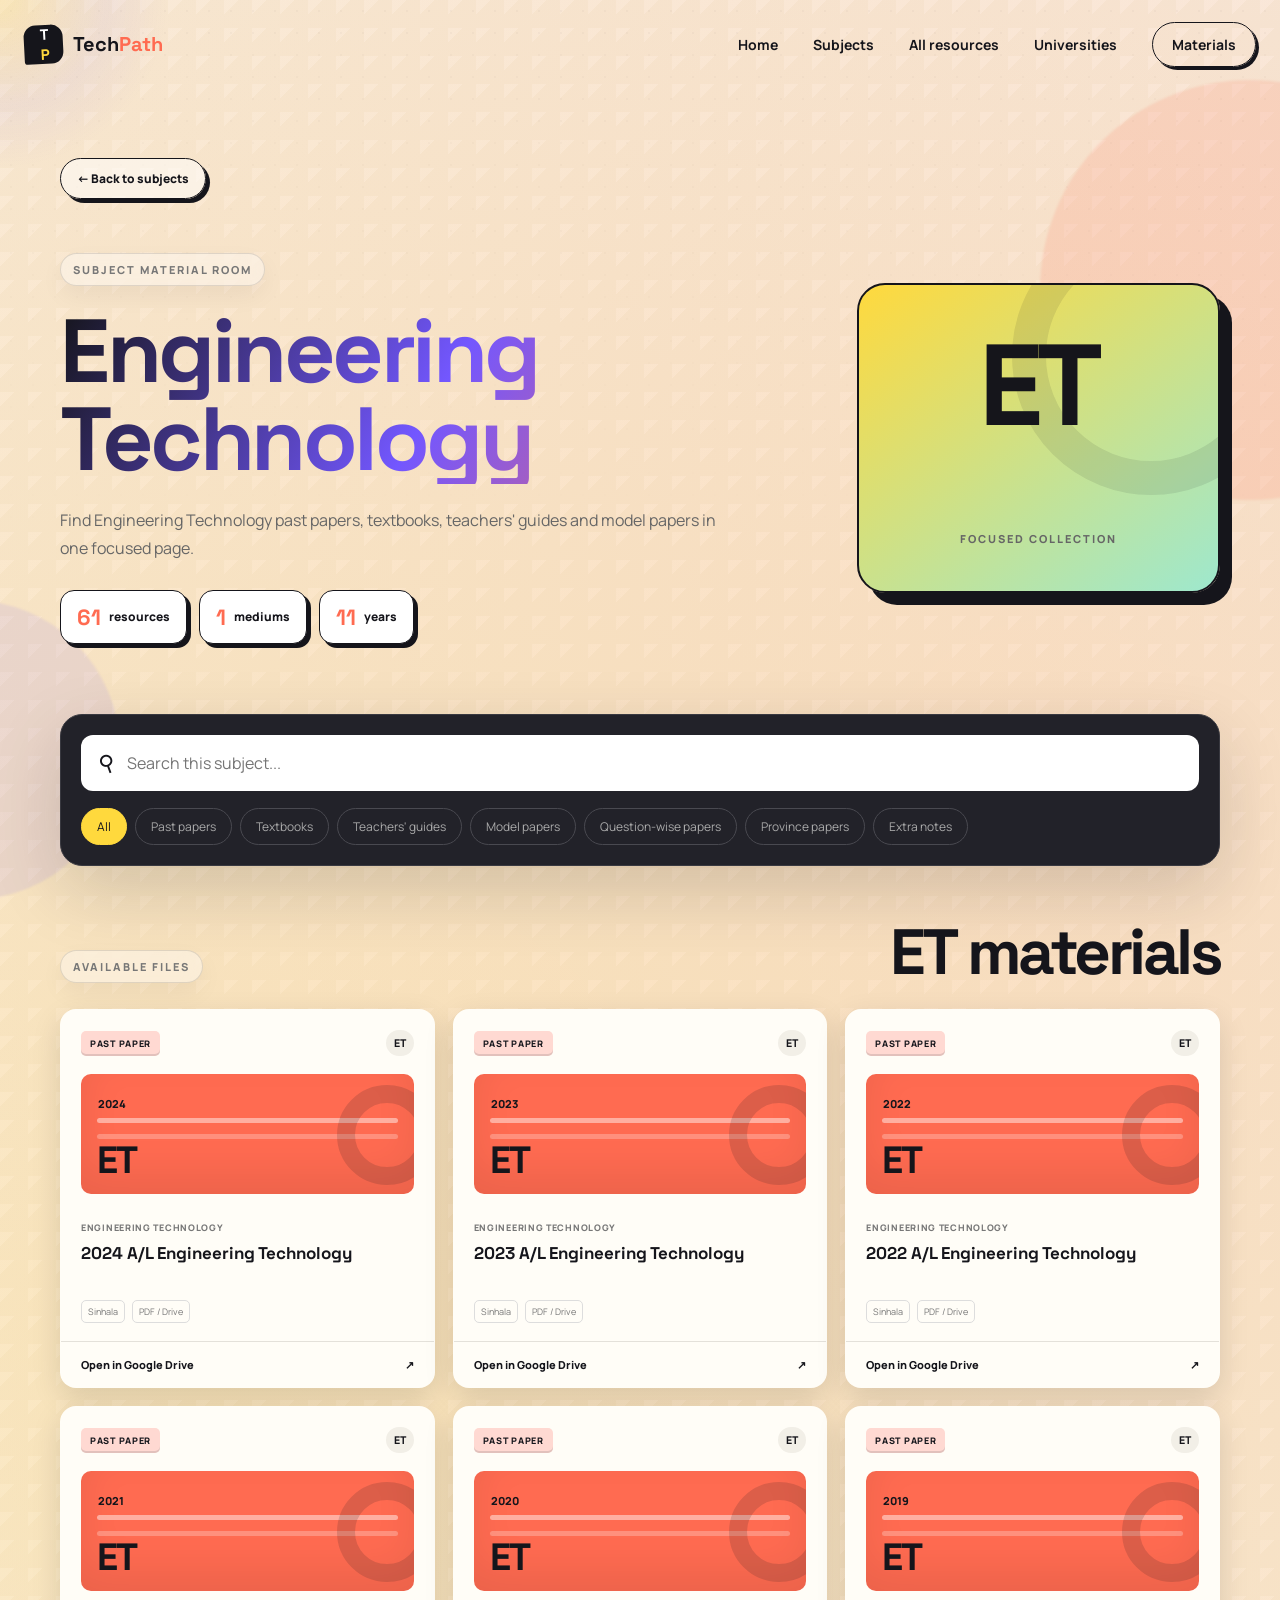
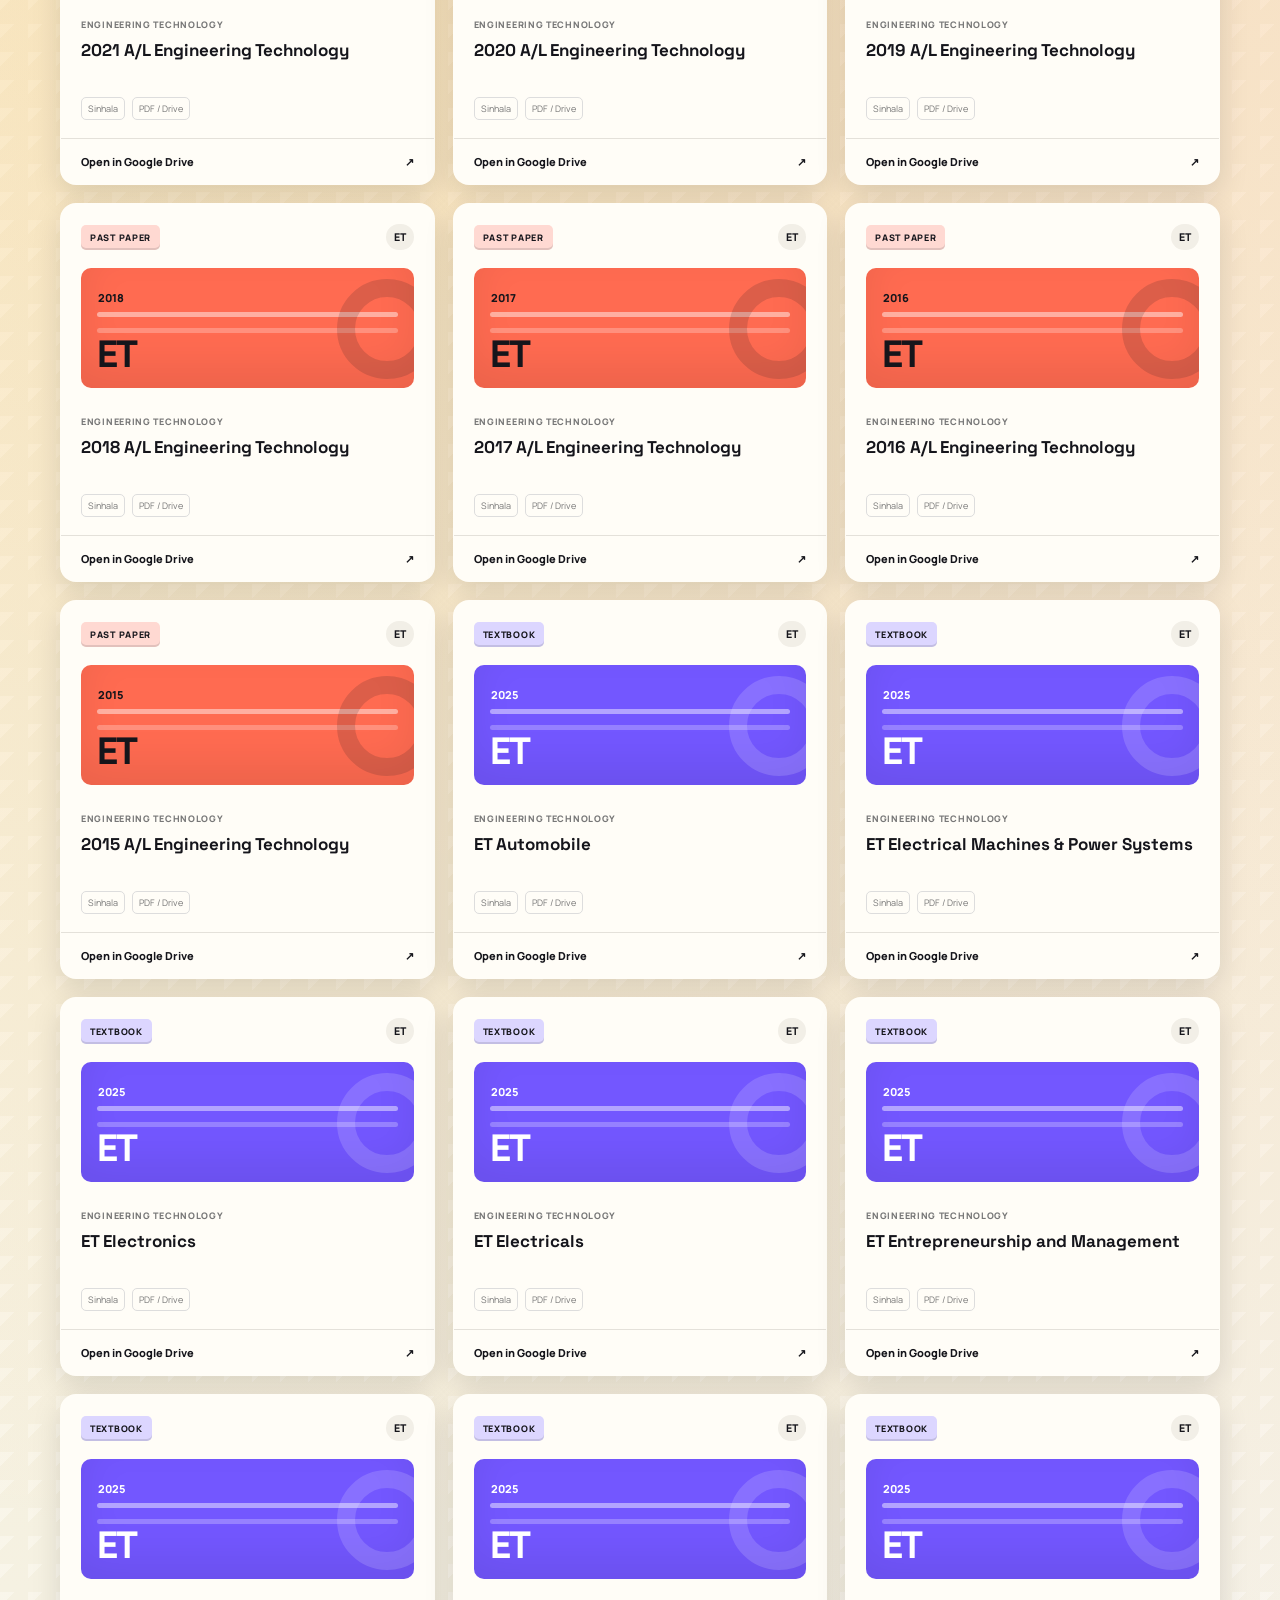
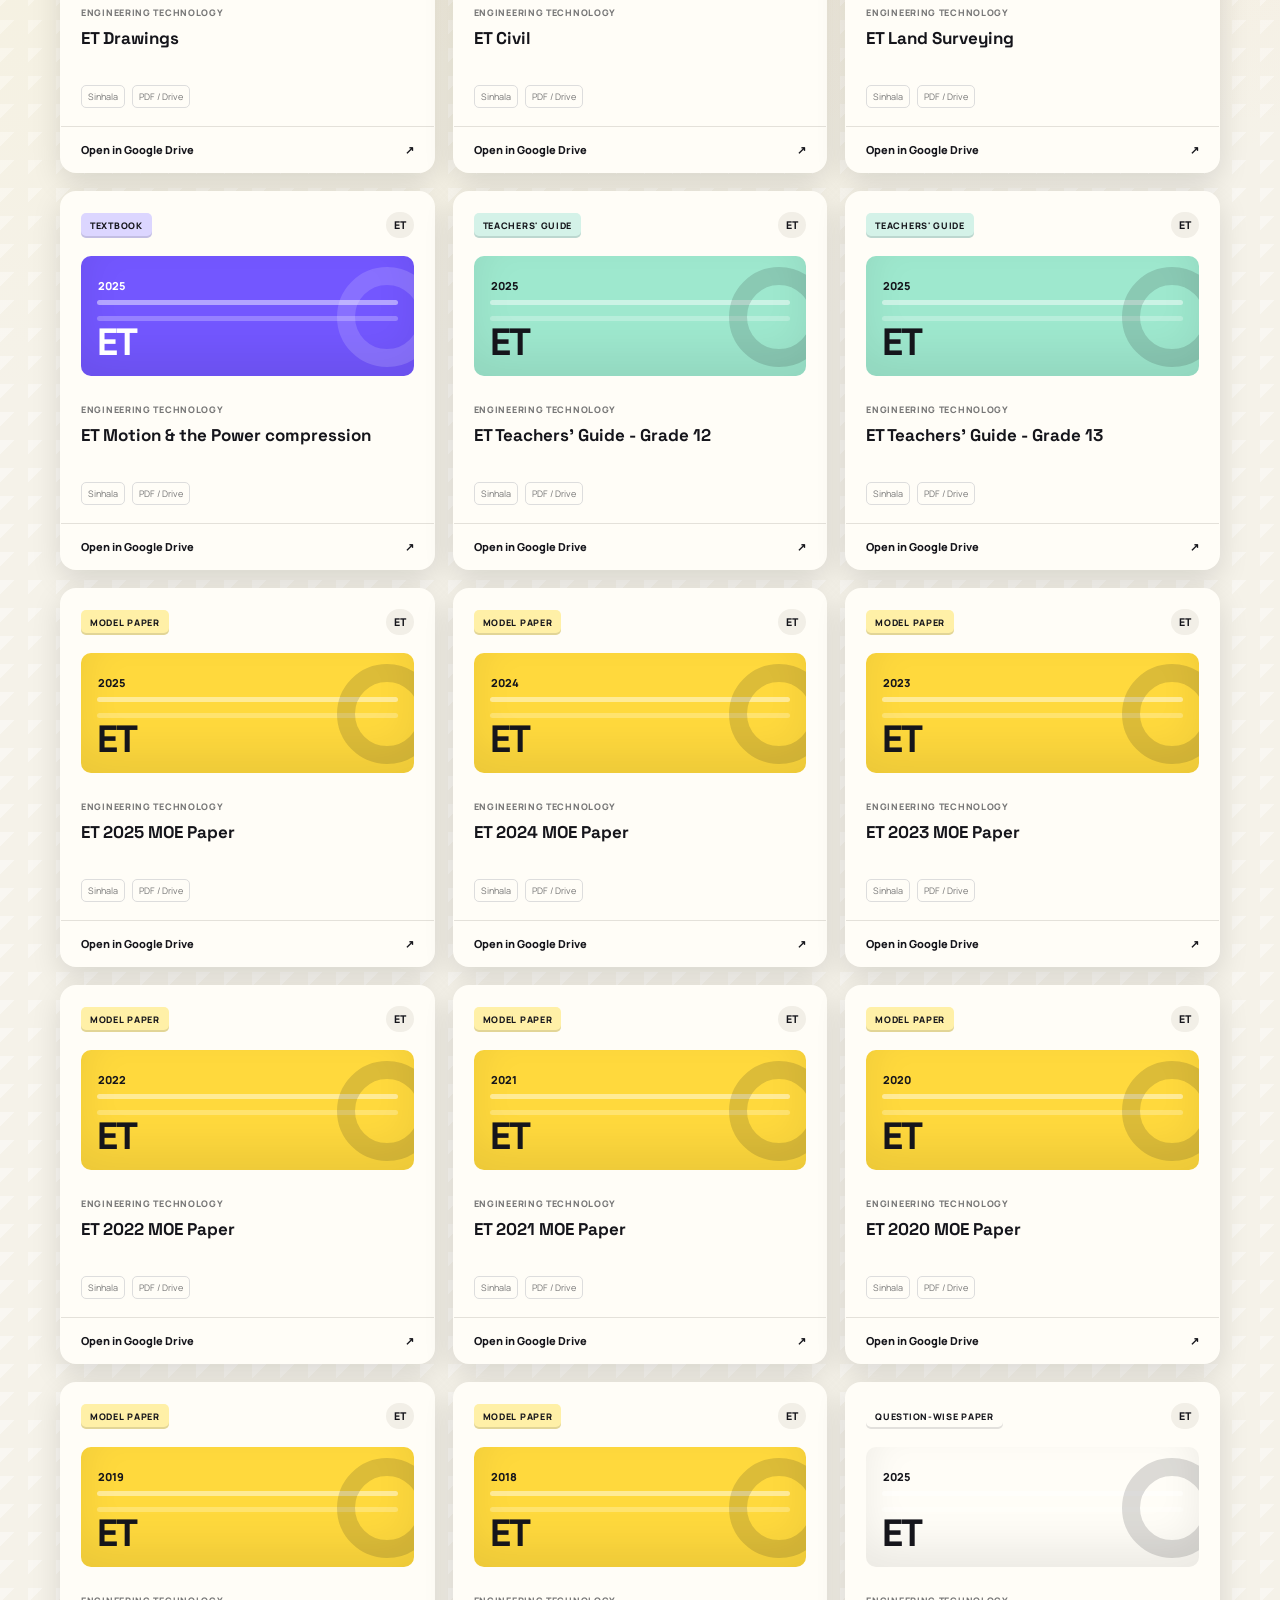
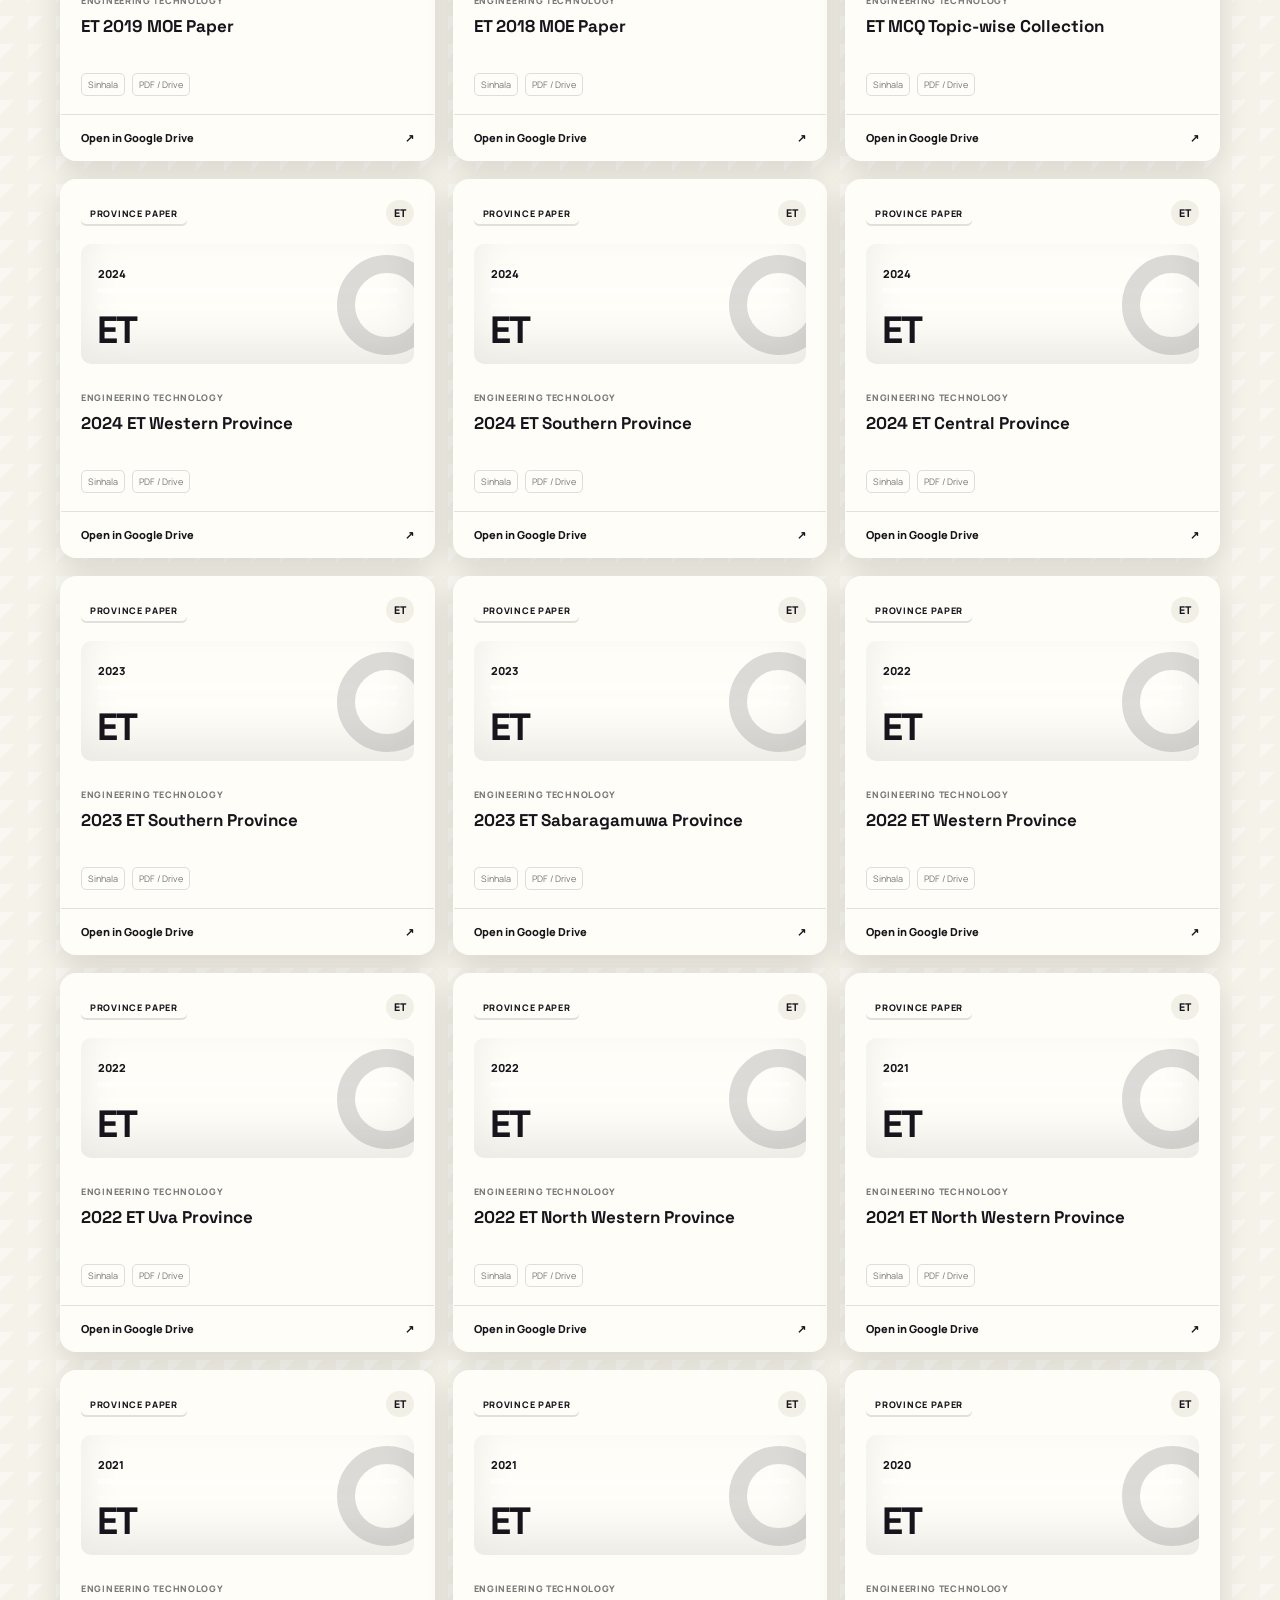
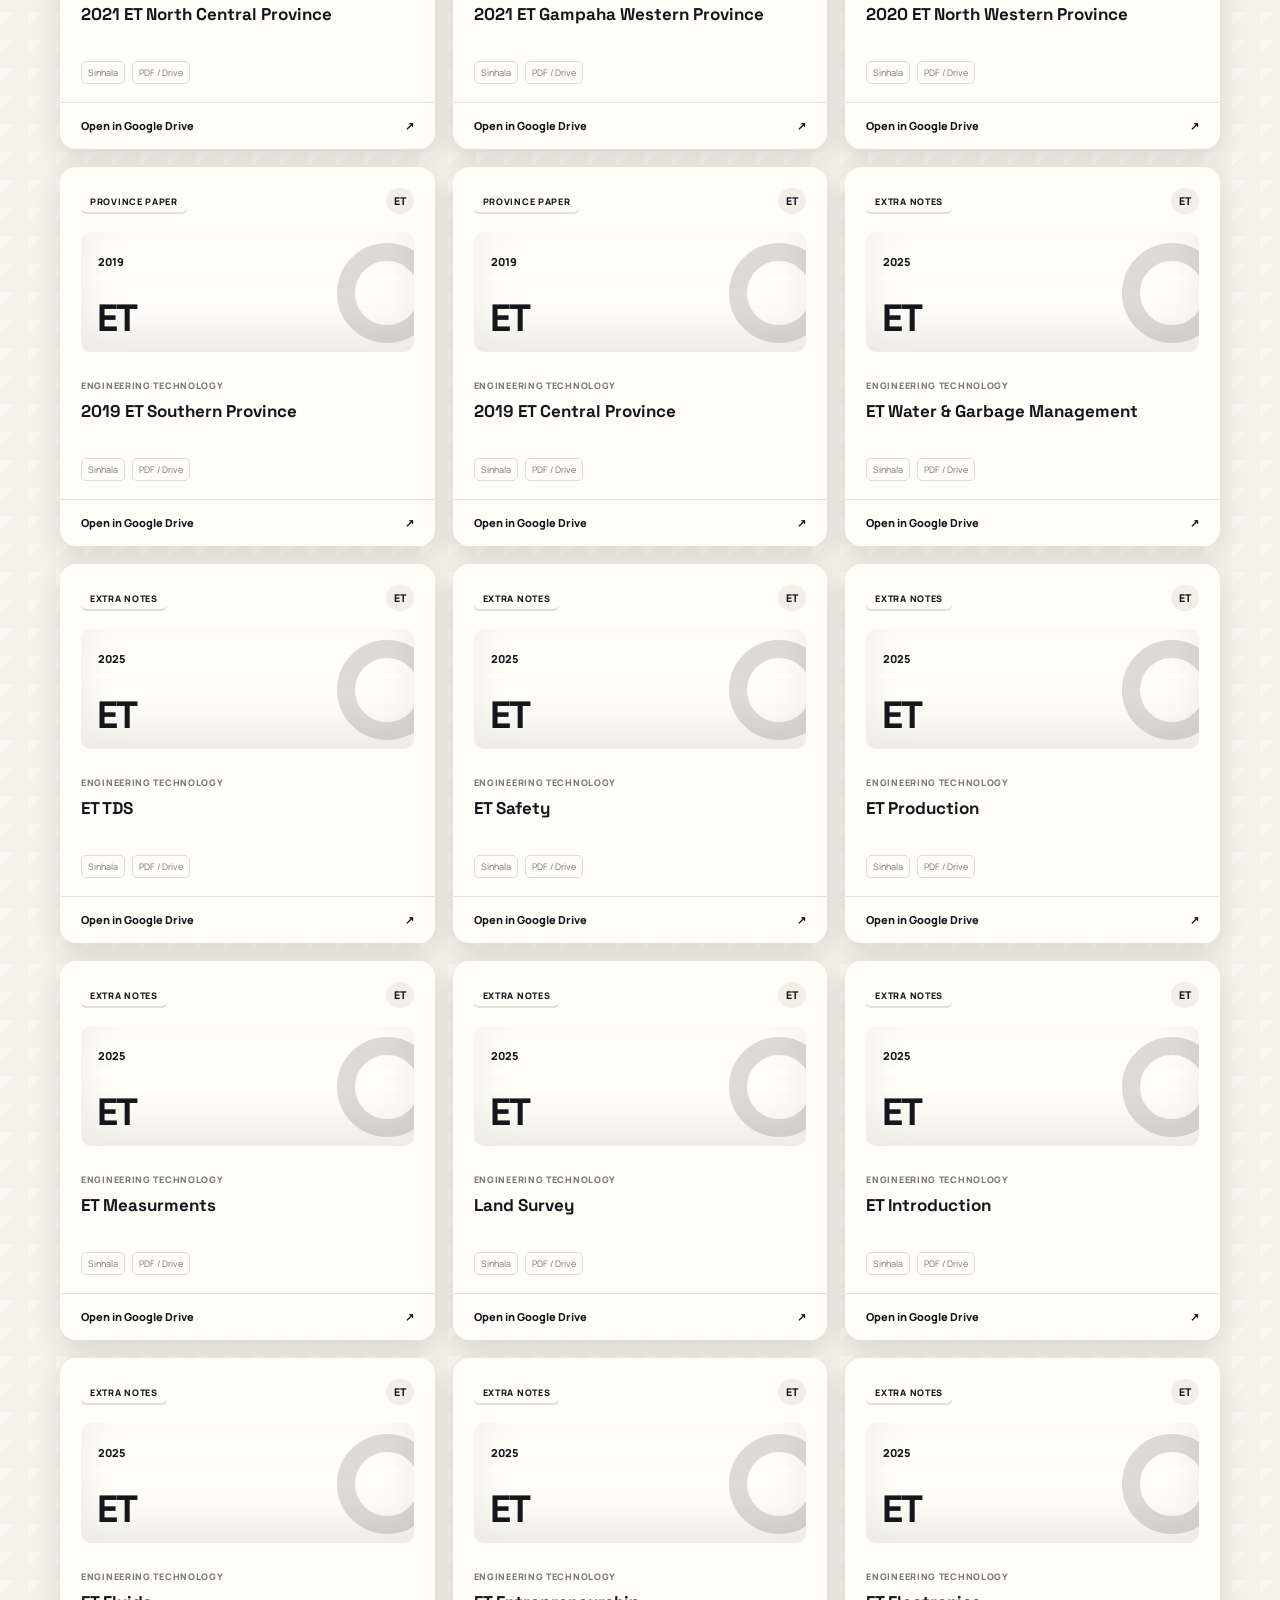
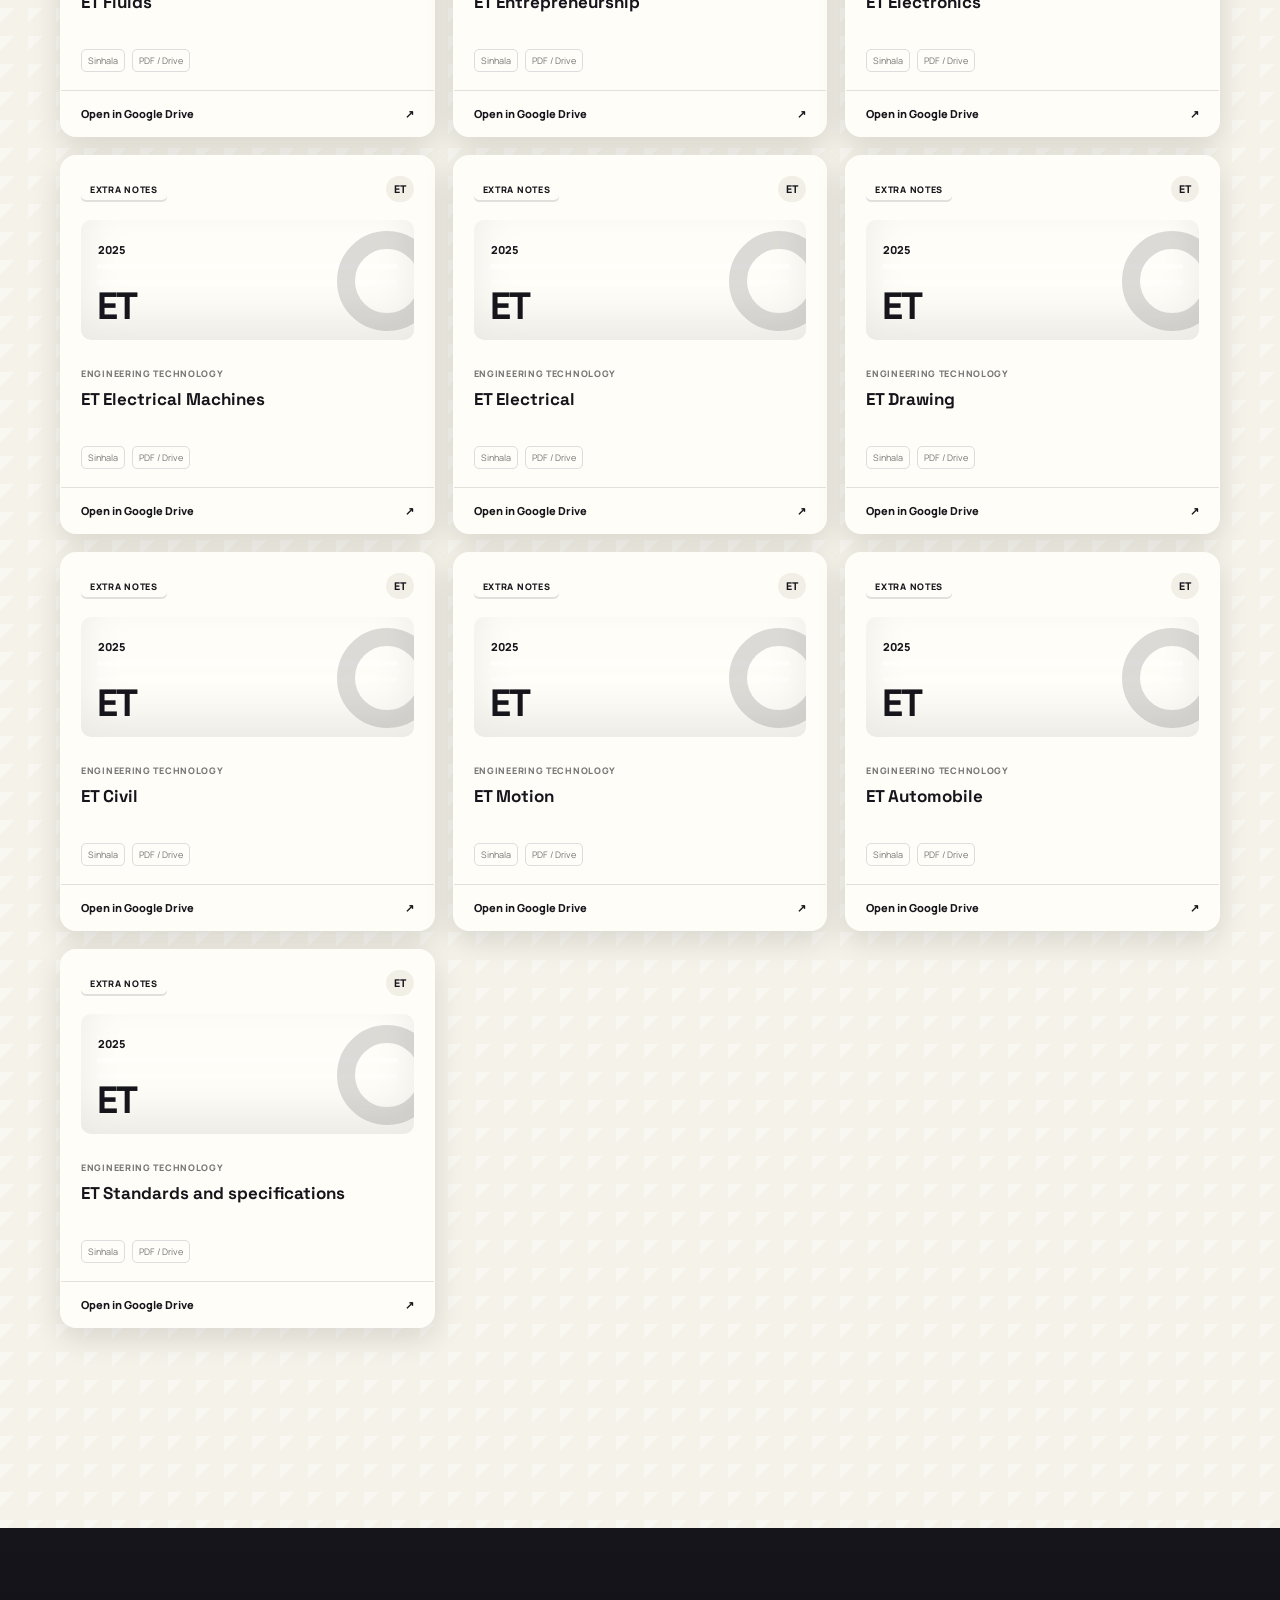
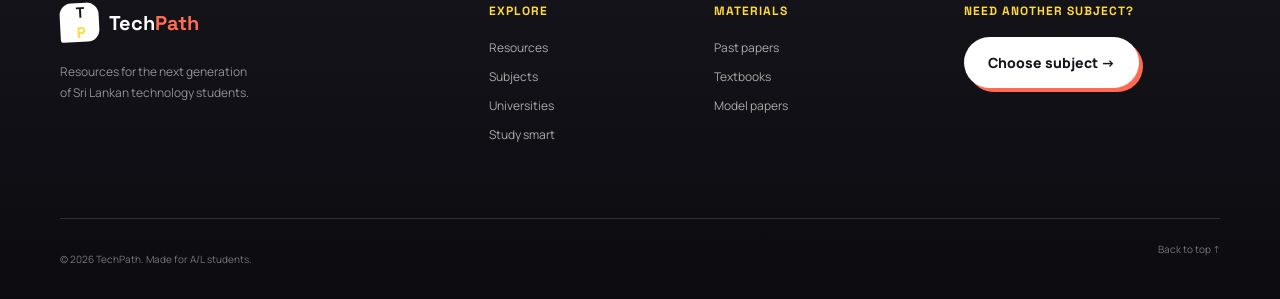
==== commit e7807deb: "Update subject.html" ====
--- a/subject.html
+++ b/subject.html
@@ -27,7 +27,7 @@
     <nav class="main-nav" aria-label="Main navigation">
       <a href="index.html">Home</a>
       <a href="index.html#subjects">Subjects</a>
-      <a href="index.html#resources">All resources</a>
+      <a href="resources.html">All resources</a>
       <a href="university.html">Universities</a>
       <a class="nav-cta" href="#materials">Materials</a>
     </nav>
@@ -66,6 +66,9 @@
           <button class="filter" data-type="Textbook">Textbooks</button>
           <button class="filter" data-type="Teachers' Guide">Teachers' guides</button>
           <button class="filter" data-type="Model Paper">Model papers</button>
+          <button class="filter" data-type="Question-wise Paper">Question-wise papers</button>
+          <button class="filter" data-type="Province Paper">Province papers</button>
+          <button class="filter" data-type="Extra Notes">Extra notes</button>
         </div>
       </div>
 
@@ -85,7 +88,7 @@
   <footer>
     <div class="footer-top section-wrap">
       <div><a class="brand footer-brand" href="index.html"><span class="brand-mark">T<span>P</span></span><span>Tech<span>Path</span></span></a><p>Resources for the next generation<br>of Sri Lankan technology students.</p></div>
-      <div class="footer-links"><h4>Explore</h4><a href="index.html#resources">Resources</a><a href="index.html#subjects">Subjects</a><a href="university.html">Universities</a><a href="index.html#study">Study smart</a></div>
+      <div class="footer-links"><h4>Explore</h4><a href="resources.html">Resources</a><a href="index.html#subjects">Subjects</a><a href="university.html">Universities</a><a href="index.html#study">Study smart</a></div>
       <div class="footer-links"><h4>Materials</h4><a href="#materials" data-subject-type="Past Paper">Past papers</a><a href="#materials" data-subject-type="Textbook">Textbooks</a><a href="#materials" data-subject-type="Model Paper">Model papers</a></div>
       <div class="footer-cta"><p>Need another subject?</p><a class="button primary" href="index.html#subjects">Choose subject &#8594;</a></div>
     </div>
--- a/styles.css
+++ b/styles.css
@@ -55,6 +55,9 @@
 }
 html {
   scroll-behavior: smooth;
+  overflow-x: hidden;
+  width: 100%;
+  max-width: 100%;
 }
 body {
   margin: 0;
@@ -62,6 +65,9 @@
   background: var(--cream);
   font-family: Manrope, Arial, sans-serif;
   overflow-x: hidden;
+  width: 100%;
+  max-width: 100%;
+  position: relative;
 }
 button,
 input,
@@ -97,14 +103,26 @@
   background: rgba(115, 87, 255, 0.1);
 }
 .site-header {
-  width: min(1240px, calc(100% - 48px));
+  position: sticky;
+  top: 0;
+  width: 100%;
   height: 88px;
-  margin: auto;
+  margin: 0;
   display: flex;
   align-items: center;
   justify-content: space-between;
-  position: relative;
   z-index: 20;
+  padding-inline: max(24px, calc((100% - 1240px) / 2));
+  background: transparent;
+  transition: background 0.3s, border-color 0.3s, box-shadow 0.3s, height 0.3s, padding-inline 0.3s;
+}
+body.scrolled .site-header {
+  background: rgba(245, 242, 233, 0.85);
+  backdrop-filter: blur(12px);
+  -webkit-backdrop-filter: blur(12px);
+  border-bottom: 1.5px solid rgba(21, 21, 27, 0.08);
+  box-shadow: 0 8px 30px rgba(21, 21, 27, 0.03);
+  height: 72px;
 }
 .brand {
   display: flex;
@@ -1313,12 +1331,13 @@
   }
 }
 @media (max-width: 680px) {
-  .section-wrap,
+  .section-wrap {
+    width: min(100% - 30px, 1160px);
+  }
   .site-header {
-    width: min(100% - 30px, 1160px);
-  }
-  .site-header {
-    height: 72px;
+    width: 100%;
+    padding-inline: 15px;
+    height: 64px;
   }
   .brand {
     font-size: 18px;
@@ -2175,3 +2194,37 @@
     margin-bottom: 40px;
   }
 }
+
+/* Resources Page CTA & New Category Styles */
+.resources-action {
+  display: flex;
+  justify-content: center;
+  margin-top: 50px;
+}
+
+/* Question-wise Papers styles */
+.resource-type.question {
+  background: #d4eaf7;
+}
+.file-art.question {
+  background: #80c2f1;
+  color: white;
+}
+
+/* Province Papers styles */
+.resource-type.province {
+  background: #ffdfd3;
+}
+.file-art.province {
+  background: #f7a387;
+  color: white;
+}
+
+/* Extra Notes styles */
+.resource-type.notes {
+  background: #e8dff5;
+}
+.file-art.notes {
+  background: #b392ac;
+  color: white;
+}
